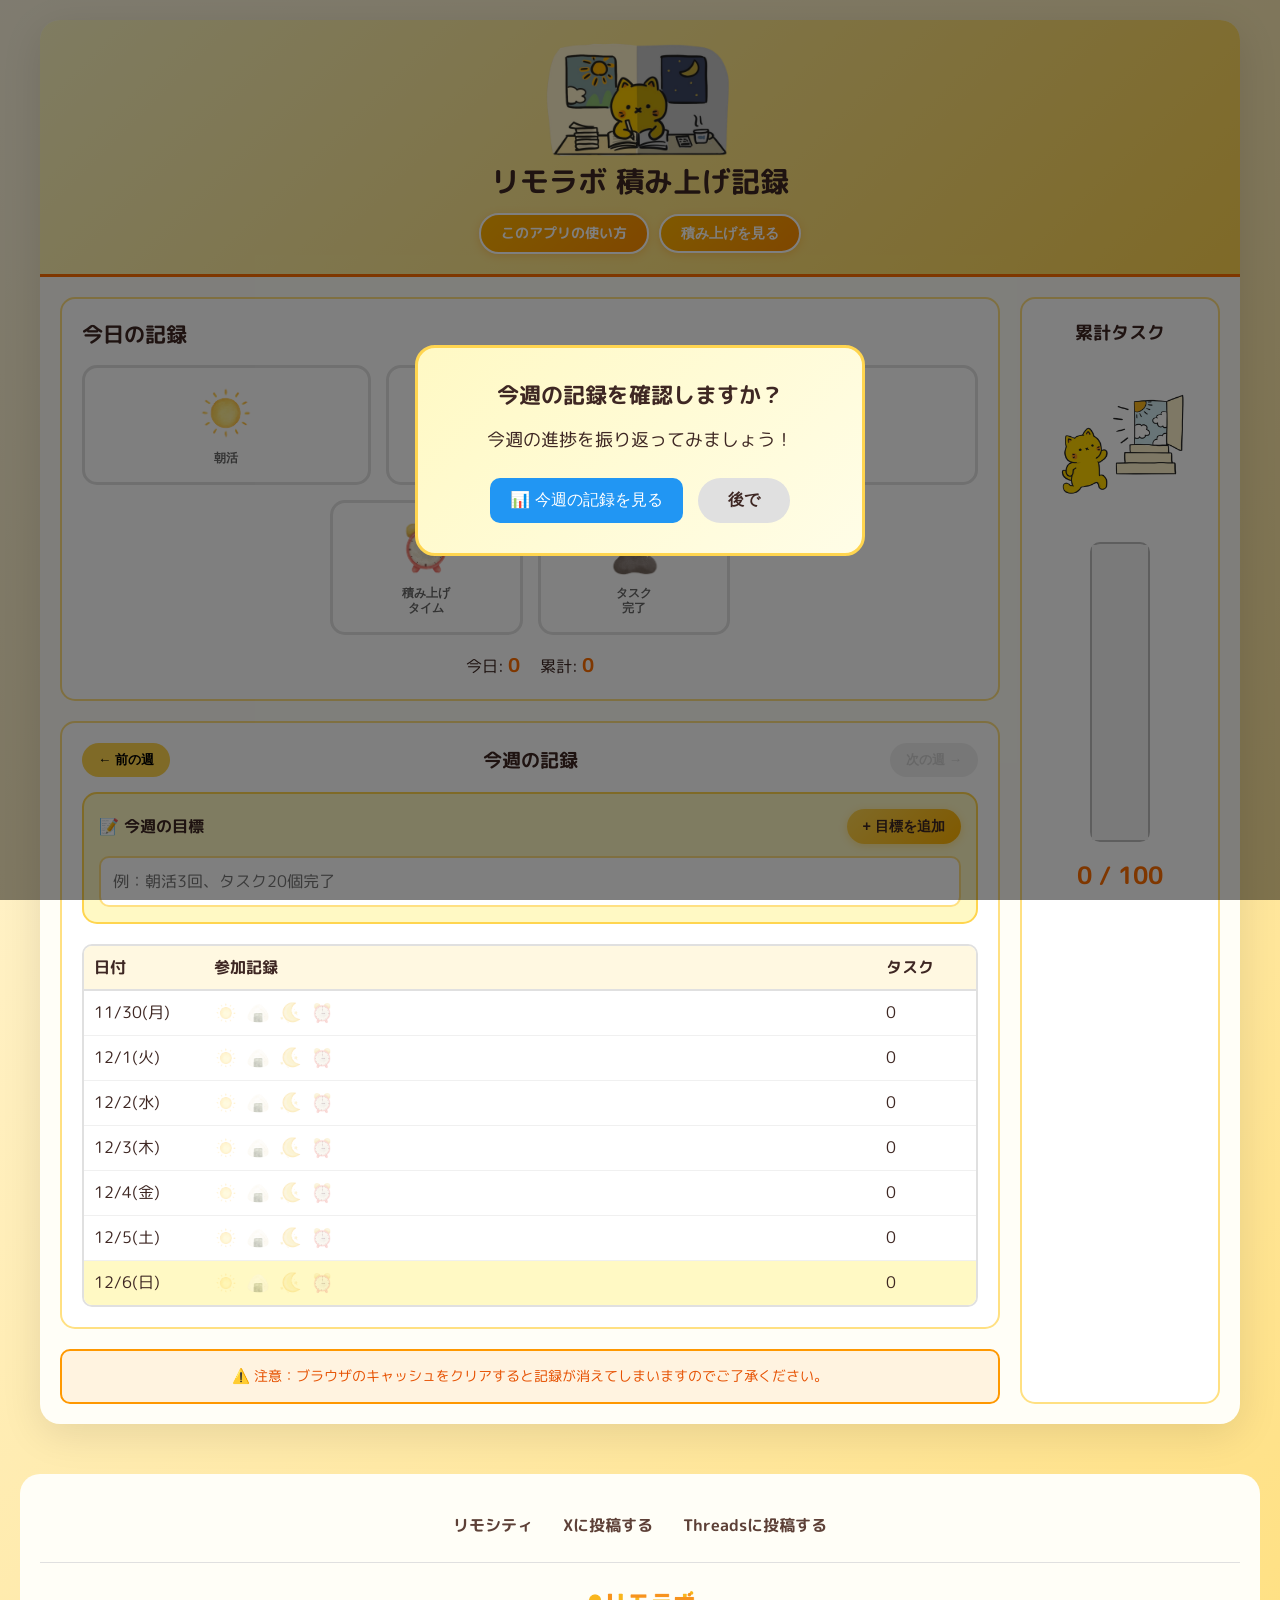
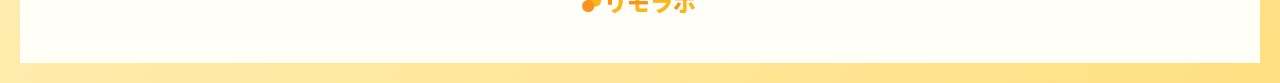
==== index.html @ a64af768 "feat: リモにゃん画像を削除してシェアメッセージを表示 - 統計画面下部のリモにゃん画像を削除 - シェアメッセージのみを表示（スペース節約） - Service Worker キャッシュバージョ" ====
<!DOCTYPE html>
<html lang="ja">
<head>
    <meta charset="UTF-8">
    <meta name="viewport" content="width=device-width, initial-scale=1.0">
    <title>リモラボ_積み上げアプリ</title>

    <!-- PWA設定 -->
    <link rel="manifest" href="manifest.json">
    <link rel="icon" href="assets/remonyan.png">
    <meta name="theme-color" content="#ffd54f">
    <meta name="apple-mobile-web-app-capable" content="yes">
    <meta name="apple-mobile-web-app-status-bar-style" content="default">
    <meta name="apple-mobile-web-app-title" content="積み上げ">
    <link rel="apple-touch-icon" href="assets/remonyan.png">

    <!-- Google Fonts -->
    <link rel="preconnect" href="https://fonts.googleapis.com">
    <link rel="preconnect" href="https://fonts.gstatic.com" crossorigin>
    <link href="https://fonts.googleapis.com/css2?family=M+PLUS+Rounded+1c:wght@400;700;800&display=swap" rel="stylesheet">

    <link rel="stylesheet" href="styles.css">
</head>
<body>
    <div class="container">
        <!-- ヘッダー -->
        <header>
            <div class="header-content">
                <img src="assets/tsumitage-v2.png" alt="積み上げ" class="header-logo">
                <h1>リモラボ 積み上げ記録</h1>
            </div>
            <nav class="header-nav">
                <a href="about.html" class="nav-link">このアプリの使い方</a>
                <button id="statsBtn" class="stats-btn">積み上げを見る</button>
            </nav>
        </header>

        <div class="main-layout">
            <!-- メインコンテンツ -->
            <main>
                <!-- 今日の操作パネル -->
                <section class="today-panel">
                    <h2>今日の記録</h2>

                    <!-- 参加スタンプ（上段3つ） -->
                    <div class="stamps-container-top">
                        <button class="stamp-btn" data-type="morning">
                            <img src="assets/morning.png" alt="朝活" class="stamp-icon">
                            <span class="stamp-label">朝活</span>
                            <div class="hanamaru"></div>
                        </button>
                        <button class="stamp-btn" data-type="lunch">
                            <img src="assets/lunch.png" alt="昼活" class="stamp-icon">
                            <span class="stamp-label">昼活</span>
                            <div class="hanamaru"></div>
                        </button>
                        <button class="stamp-btn" data-type="night">
                            <img src="assets/night.png" alt="夜活" class="stamp-icon">
                            <span class="stamp-label">夜活</span>
                            <div class="hanamaru"></div>
                        </button>
                    </div>

                    <!-- 積み上げ・タスク完了（下段2つ） -->
                    <div class="stamps-container-bottom">
                        <button class="stamp-btn" data-type="tsumitage">
                            <img src="assets/tsumitage.png" alt="積み上げタイム" class="stamp-icon">
                            <span class="stamp-label">積み上げ<br>タイム</span>
                            <div class="hanamaru"></div>
                        </button>
                        <button class="stamp-btn" id="taskCompleteBtn" data-type="task">
                            <img src="assets/nikukyu.png" alt="タスク完了" class="stamp-icon">
                            <span class="stamp-label">タスク<br>完了</span>
                            <div class="hanamaru"></div>
                        </button>
                    </div>

                    <!-- タスクカウント・連続記録バッジ -->
                    <div class="task-info">
                        <div class="task-count">
                            <span>今日: <strong id="todayCount">0</strong></span>
                            <span>累計: <strong id="totalCount">0</strong></span>
                        </div>
                        <div class="streak-badge" id="streakBadge" style="display: none;">
                            🔥 <span id="streakCount">0</span>日連続
                        </div>
                    </div>
                </section>

                <!-- 週ログ -->
                <section class="week-log">
                    <div class="week-nav">
                        <button id="prevWeekBtn">← 前の週</button>
                        <h2 id="weekTitle">今週の記録</h2>
                        <button id="nextWeekBtn">次の週 →</button>
                    </div>

                    <!-- 今週の目標 -->
                    <div class="weekly-goal">
                        <div class="goal-header">
                            <label>📝 今週の目標</label>
                            <button id="addGoalBtn" class="add-goal-btn">+ 目標を追加</button>
                        </div>
                        <div id="goalsContainer" class="goals-container">
                            <!-- JavaScriptで生成 -->
                        </div>
                    </div>

                    <div class="week-table">
                        <div class="week-header">
                            <div>日付</div>
                            <div>参加記録</div>
                            <div>タスク</div>
                        </div>
                        <div id="weekRows" class="week-body">
                            <!-- JavaScriptで生成 -->
                        </div>
                    </div>
                </section>

                <!-- 注意書き -->
                <div class="notice">
                    ⚠️ 注意：ブラウザのキャッシュをクリアすると記録が消えてしまいますのでご了承ください。
                </div>
            </main>

            <!-- リモにゃん成長パネル -->
            <aside class="remonyan-panel">
                <h3>累計タスク</h3>
                <div class="remonyan-container">
                    <img id="remonyanImage" src="assets/remonyan-1.png" alt="リモにゃん" class="remonyan-growth">
                </div>
                <div class="monasashi-bar" id="monasashiBar">
                    <!-- JavaScriptで生成 -->
                </div>
                <div class="remonyan-count">
                    <span id="remonyanTotalCount">0</span> / 100
                </div>
            </aside>
        </div>
    </div>

    <!-- フッター -->
    <footer>
        <div class="footer-links">
            <a href="https://remolabo.commmune.com/view/home" target="_blank">リモシティ</a>
            <a href="https://twitter.com/intent/tweet?text=リモラボ積み上げアプリで記録中🎉" target="_blank">Xに投稿する</a>
            <a href="https://threads.net/intent/post?text=リモラボ積み上げアプリで記録中🎉" target="_blank">Threadsに投稿する</a>
        </div>
        <div class="footer-credit">
            <img src="assets/logo.png" alt="株式会社リモラボ" class="footer-logo">
        </div>
    </footer>

    <!-- お祝い画面 -->
    <div id="celebrationModal" class="modal celebration">
        <div class="modal-content celebration-content">
            <button class="close-btn celebration-close">&times;</button>

            <div class="celebration-circle">
                <canvas id="celebrationCanvas" width="300" height="300"></canvas>
                <img src="assets/remonyan.png" alt="リモにゃん" class="celebration-logo">
            </div>

            <h2 class="celebration-title" id="celebrationTitle">100回達成！</h2>
            <p class="celebration-message" id="celebrationMessage">おめでとうにゃ🎉<br>コツコツ積み上げ、すごいにゃ！</p>

            <div class="celebration-buttons">
                <button id="shareThreadsBtn" class="btn-social threads">Threads共有</button>
                <button id="shareXBtn" class="btn-social x">X共有</button>
            </div>
        </div>
        <div class="confetti" id="confetti"></div>
    </div>

    <!-- 週間サマリー確認ポップアップ -->
    <div id="summaryPrompt" class="modal" style="display: none;">
        <div class="modal-content prompt-content">
            <h3 id="promptTitle">今週の記録を確認しますか？</h3>
            <p id="promptMessage"></p>
            <div class="prompt-buttons">
                <button id="viewSummaryBtn" class="btn-primary">📊 今週の記録を見る</button>
                <button id="skipSummaryBtn" class="btn-secondary">後で</button>
            </div>
        </div>
    </div>

    <!-- 週間サマリー画面 -->
    <div id="weeklySummaryModal" class="modal" style="display: none;">
        <div class="modal-content summary-content">
            <button class="close-btn">&times;</button>

            <div class="summary-header">
                <img src="assets/remonyan.png" alt="リモにゃん" class="summary-logo">
                <h2 id="summaryWeekTitle">今週の記録</h2>
                <p id="summaryWeekDate" class="summary-date"></p>
            </div>

            <div class="summary-stats">
                <div class="stat-item highlight">
                    <div class="stat-label">今週のタスク</div>
                    <div class="stat-value" id="weekTasks">0個</div>
                </div>
                <div class="stat-item">
                    <div class="stat-label">累計タスク</div>
                    <div class="stat-value" id="totalTasks">0個</div>
                </div>
                <div class="stat-item">
                    <div class="stat-label">連続記録</div>
                    <div class="stat-value" id="streakDays">0日</div>
                </div>
            </div>

            <div class="summary-graph">
                <h3>📊 日別タスク数</h3>
                <canvas id="weeklyChart" width="400" height="120"></canvas>
            </div>

            <div class="summary-stamps">
                <h3>⭐ 参加記録</h3>
                <div class="stamp-summary">
                    <div class="stamp-count">☀️ 朝活: <strong id="morningCount">0</strong>回</div>
                    <div class="stamp-count">🍙 昼活: <strong id="lunchCount">0</strong>回</div>
                    <div class="stamp-count">⭐ 夜活: <strong id="nightCount">0</strong>回</div>
                    <div class="stamp-count">💪 積み上げ: <strong id="tsumitageCount">0</strong>回</div>
                </div>
            </div>

            <div class="summary-goals" id="summaryGoals">
                <!-- JavaScriptで生成 -->
            </div>

            <div class="summary-share">
                <p class="share-message">📸 スクショを撮ってSNSでシェアしよう！</p>
                <p class="hashtag-text">#リモラボ</p>
                <div class="summary-buttons">
                    <button id="shareThreadsSummaryBtn" class="btn-social threads">Threads共有</button>
                    <button id="shareXSummaryBtn" class="btn-social x">X共有</button>
                </div>
            </div>
        </div>
    </div>

    <!-- 積み上げ統計画面 -->
    <div id="statsModal" class="modal" style="display: none;">
        <div class="modal-content stats-content">
            <button class="close-btn">&times;</button>

            <div class="stats-header">
                <img src="assets/remo-pdca.png" alt="リモPDCA" class="stats-logo">
                <h2>あなたの積み上げ記録</h2>
            </div>

            <!-- 累計統計 -->
            <div class="stats-summary">
                <div class="stat-card">
                    <div class="stat-icon">📊</div>
                    <div class="stat-info">
                        <div class="stat-label">総タスク数</div>
                        <div class="stat-number" id="totalTasksStats">0</div>
                    </div>
                </div>
                <div class="stat-card">
                    <div class="stat-icon">🔥</div>
                    <div class="stat-info">
                        <div class="stat-label">最長連続記録</div>
                        <div class="stat-number" id="maxStreakStats">0日</div>
                    </div>
                </div>
                <div class="stat-card">
                    <div class="stat-icon">📅</div>
                    <div class="stat-info">
                        <div class="stat-label">平均タスク数/日</div>
                        <div class="stat-number" id="avgTasksStats">0</div>
                    </div>
                </div>
                <div class="stat-card">
                    <div class="stat-icon">⭐</div>
                    <div class="stat-info">
                        <div class="stat-label">総参加回数</div>
                        <div class="stat-number" id="totalStampsStats">0回</div>
                    </div>
                </div>
            </div>

            <!-- 実績コレクション -->
            <div class="achievements-section">
                <h3>🏆 実績コレクション</h3>
                <div id="achievementsContainer" class="achievements-container">
                    <!-- JavaScriptで生成 -->
                </div>
            </div>

            <!-- シェアメッセージ -->
            <div class="stats-share-message">
                <p class="share-message">📸 スクショを撮ってSNSでシェアしよう！</p>
                <p class="hashtag-text">#リモラボ</p>
            </div>
        </div>
    </div>

    <script src="app.v2.js"></script>
</body>
</html>
---- styles.css ----
/* リセット */
* {
    margin: 0;
    padding: 0;
    box-sizing: border-box;
}

/* カラースキーム（ライトモード） */

/* モバイル最適化 */
button {
    touch-action: manipulation; /* タップ時の300msディレイを削減 */
    -webkit-tap-highlight-color: rgba(255, 213, 79, 0.3); /* タップ時のハイライト色 */
}

body {
    font-family: 'M PLUS Rounded 1c', 'Segoe UI', 'Hiragino Sans', 'Hiragino Kaku Gothic ProN', Meiryo, sans-serif;
    background: linear-gradient(135deg, #fff8e1 0%, #ffe082 100%);
    color: #3e2723;
    min-height: 100vh;
    padding: 20px;
    /* スクロール時のパフォーマンス向上 */
    -webkit-overflow-scrolling: touch;
}

.container {
    max-width: 1200px;
    margin: 0 auto;
    background: #fffef7;
    border-radius: 20px;
    box-shadow: 0 10px 40px rgba(0, 0, 0, 0.1);
    overflow: hidden;
}

/* ヘッダー */
header {
    background: linear-gradient(135deg, #fff9c4 0%, #ffd54f 100%);
    padding: 20px;
    border-bottom: 3px solid #ff6f00;
}

.header-content {
    display: flex;
    flex-direction: column;
    align-items: center;
    gap: 0;
    text-align: center;
}

.header-logo {
    width: 200px;
    height: auto;
}

header h1 {
    color: #3e2723;
    font-size: 1.8em;
    font-weight: bold;
    margin: 0;
}

.header-nav {
    display: flex;
    justify-content: center;
    align-items: center;
    gap: 10px;
    padding: 10px 0 0 0;
}

.nav-link {
    background: linear-gradient(135deg, #ffb300 0%, #ff8f00 100%);
    color: white;
    text-decoration: none;
    padding: 8px 20px;
    border-radius: 20px;
    border: 2px solid white;
    font-weight: bold;
    font-size: 0.9em;
    transition: all 0.2s;
    box-shadow: 0 2px 8px rgba(255, 143, 0, 0.3);
}

.nav-link:hover {
    transform: translateY(-2px);
    box-shadow: 0 4px 10px rgba(255, 213, 79, 0.3);
}


.icon-btn {
    background: white;
    transition: background 0.3s ease;
    border: none;
    border-radius: 50%;
    width: 40px;
    height: 40px;
    font-size: 1.5em;
    cursor: pointer;
    transition: transform 0.2s;
}

.icon-btn:hover {
    transform: scale(1.1);
}

/* メインレイアウト */
.main-layout {
    display: flex;
    gap: 20px;
    padding: 20px;
}

main {
    flex: 1;
}

/* 今日の操作パネル */
.today-panel {
    background: white;
    transition: background 0.3s ease;
    border: 2px solid #ffe082;
    transition: border-color 0.3s ease;
    border-radius: 15px;
    padding: 20px;
    margin-bottom: 20px;
}

.today-panel h2 {
    color: #3e2723;
    margin-bottom: 15px;
    font-size: 1.3em;
}

/* 参加スタンプ（上段3つ） */
.stamps-container-top {
    display: grid;
    grid-template-columns: repeat(3, 1fr);
    gap: 15px;
    margin-bottom: 15px;
}

/* 積み上げ・タスク完了（下段2つ） */
.stamps-container-bottom {
    display: grid;
    grid-template-columns: repeat(2, 1fr);
    gap: 15px;
    max-width: 400px;
    margin: 0 auto;
    margin-bottom: 15px;
}

.stamp-btn {
    position: relative;
    background: white;
    transition: background 0.3s ease;
    border: 3px solid #e0e0e0;
    border-radius: 15px;
    padding: 15px;
    cursor: pointer;
    transition: all 0.3s;
    display: flex;
    flex-direction: column;
    align-items: center;
    gap: 8px;
}

.stamp-btn:hover {
    transform: translateY(-5px);
    box-shadow: 0 5px 15px rgba(0,0,0,0.1);
}

.stamp-icon {
    width: 60px;
    height: 60px;
    object-fit: contain;
}

.stamp-label {
    font-size: 0.9em;
    color: #666;
    font-weight: bold;
    line-height: 1.3;
    text-align: center;
}

/* 花丸エフェクト（手書き風） */
.hanamaru {
    position: absolute;
    top: 50%;
    left: 50%;
    transform: translate(-50%, -50%);
    width: 90px;
    height: 90px;
    opacity: 0;
    pointer-events: none;
    background-image: url('assets/hanamaru.png');
    background-size: contain;
    background-repeat: no-repeat;
    background-position: center;
}

.stamp-btn.active .hanamaru {
    opacity: 0.8;
}

/* 押した瞬間のアニメーション（1回だけ） */
.hanamaru.animate {
    animation: hanamaru-draw 0.6s ease-out;
}

@keyframes hanamaru-draw {
    0% {
        opacity: 0;
        transform: translate(-50%, -50%) scale(0.5) rotate(-10deg);
    }
    50% {
        transform: translate(-50%, -50%) scale(1.15) rotate(5deg);
    }
    100% {
        opacity: 0.8;
        transform: translate(-50%, -50%) scale(1) rotate(0deg);
    }
}

/* タスク情報（カウント・バッジ） */
.task-info {
    display: flex;
    align-items: center;
    justify-content: center;
    gap: 20px;
    flex-wrap: wrap;
    margin-top: 10px;
}

.streak-badge {
    background: linear-gradient(135deg, #ff9800 0%, #f57c00 100%);
    color: white;
    padding: 10px 20px;
    border-radius: 25px;
    font-weight: bold;
    font-size: 1.1em;
    box-shadow: 0 4px 15px rgba(255, 152, 0, 0.3);
    animation: streak-pulse 2s ease-in-out infinite;
}

@keyframes streak-pulse {
    0%, 100% {
        transform: scale(1);
        box-shadow: 0 4px 15px rgba(255, 152, 0, 0.3);
    }
    50% {
        transform: scale(1.05);
        box-shadow: 0 6px 20px rgba(255, 152, 0, 0.5);
    }
}

.task-count {
    display: flex;
    gap: 20px;
    font-size: 1em;
}

.task-count strong {
    color: #ff6f00;
    font-size: 1.2em;
}

/* 週ログ */
.week-log {
    background: white;
    transition: background 0.3s ease;
    border: 2px solid #ffe082;
    transition: border-color 0.3s ease;
    border-radius: 15px;
    padding: 20px;
    margin-bottom: 20px;
}

.week-nav {
    display: flex;
    align-items: center;
    justify-content: space-between;
    margin-bottom: 15px;
}

.week-nav button {
    background: #ffd54f;
    border: none;
    border-radius: 20px;
    padding: 8px 16px;
    cursor: pointer;
    font-weight: bold;
    transition: all 0.2s;
}

.week-nav button:hover {
    background: #ffb300;
    transform: scale(1.05);
}

.week-nav button:disabled {
    background: #e0e0e0;
    cursor: not-allowed;
    opacity: 0.5;
}

#weekTitle {
    color: #3e2723;
    font-size: 1.2em;
}

.week-table {
    border: 2px solid #e0e0e0;
    border-radius: 10px;
    overflow: hidden;
}

.week-header {
    display: grid;
    grid-template-columns: 120px 1fr 80px;
    background: #fff8e1;
    font-weight: bold;
    padding: 10px;
    border-bottom: 2px solid #e0e0e0;
}

.week-body {
    max-height: 400px;
    overflow-y: auto;
}

.week-row {
    display: grid;
    grid-template-columns: 120px 1fr 80px;
    padding: 10px;
    border-bottom: 1px solid #f0f0f0;
    align-items: center;
}

.week-row:last-child {
    border-bottom: none;
}

.week-row.today {
    background: #fff9c4;
}

.week-stamps {
    display: flex;
    gap: 8px;
}

.mini-stamp {
    width: 24px;
    height: 24px;
    object-fit: contain;
    opacity: 0.3;
    position: relative;
}

.mini-stamp.active {
    opacity: 1;
}

.mini-stamp.active::after {
    content: '';
    position: absolute;
    top: 50%;
    left: 50%;
    transform: translate(-50%, -50%);
    width: 25px;
    height: 25px;
    border: 2px solid #ff5252;
    border-radius: 50%;
}

/* リモにゃん成長パネル */
.remonyan-panel {
    width: 200px;
    background: white;
    transition: background 0.3s ease;
    border: 2px solid #ffe082;
    transition: border-color 0.3s ease;
    border-radius: 15px;
    padding: 20px;
    text-align: center;
}

.remonyan-panel h3 {
    color: #3e2723;
    margin-bottom: 15px;
    font-size: 1.1em;
}

.remonyan-container {
    margin: 20px 0;
}

.remonyan-growth {
    width: 150px;
    height: 150px;
    object-fit: contain;
    animation: remonyan-bounce 3s ease-in-out infinite;
}

@keyframes remonyan-bounce {
    0%, 100% {
        transform: translateY(0);
    }
    50% {
        transform: translateY(-10px);
    }
}

.remonyan-count {
    font-size: 1.5em;
    font-weight: bold;
    color: #ff6f00;
    margin: 15px 0 0 0;
}

/* ものさしバー */
.monasashi-bar {
    height: 300px;
    width: 60px;
    margin: 20px auto 0;
    border: 2px solid #bdbdbd;
    border-radius: 10px;
    overflow: visible;
    position: relative;
    background: #f5f5f5;
    display: flex;
    flex-direction: column-reverse;
}

.monasashi-bar .monasashi-block {
    overflow: hidden;
}

.monasashi-block {
    height: 1%;
    transition: all 0.3s;
}

.monasashi-current {
    position: absolute;
    left: 0; /* バーの左端に揃える */
    width: 100%; /* バーの幅に合わせる */
    height: 3px;
    background: #ff3333; /* 赤いライン */
    box-shadow: 0 1px 3px rgba(255, 51, 51, 0.5);
    z-index: 10;
    pointer-events: none;
}

/* 数字は非表示 */
.monasashi-number {
    display: none;
}

/* 今週の目標 */
.weekly-goal {
    background: #fff9c4;
    border: 2px solid #ffd54f;
    border-radius: 15px;
    padding: 15px;
    margin-bottom: 20px;
}

.goal-header {
    display: flex;
    justify-content: space-between;
    align-items: center;
    margin-bottom: 12px;
}

.goal-header label {
    font-weight: bold;
    color: #3e2723;
    margin: 0;
}

.add-goal-btn {
    background: linear-gradient(135deg, #ffd54f 0%, #ffb300 100%);
    color: #3e2723;
    border: none;
    padding: 8px 16px;
    border-radius: 20px;
    font-size: 0.9em;
    font-weight: bold;
    cursor: pointer;
    transition: all 0.3s;
    box-shadow: 0 2px 8px rgba(255, 179, 0, 0.3);
}

.add-goal-btn:hover {
    transform: translateY(-2px);
    box-shadow: 0 4px 12px rgba(255, 179, 0, 0.4);
}

.add-goal-btn:active {
    transform: translateY(0);
}

.add-goal-btn:disabled {
    opacity: 0.5;
    cursor: not-allowed;
}

.goals-container {
    display: flex;
    flex-direction: column;
    gap: 10px;
}

.goal-item {
    display: flex;
    flex-direction: column;
    gap: 8px;
}

.goal-item > div:first-child {
    display: flex;
    gap: 8px;
    align-items: center;
}

.goal-item input {
    flex: 1;
    padding: 12px;
    border: 2px solid #ffe082;
    transition: border-color 0.3s ease;
    border-radius: 10px;
    font-size: 1em;
    font-family: 'M PLUS Rounded 1c', sans-serif;
    transition: border-color 0.2s;
}

.goal-item input:focus {
    outline: none;
    border-color: #ffb300;
}

.remove-goal-btn {
    background: #ff5252;
    color: white;
    border: none;
    width: 32px;
    height: 32px;
    border-radius: 50%;
    font-size: 1.2em;
    cursor: pointer;
    transition: all 0.3s;
    flex-shrink: 0;
}

.remove-goal-btn:hover {
    background: #d32f2f;
    transform: scale(1.1);
}

.remove-goal-btn:active {
    transform: scale(0.95);
}

/* 目標達成率 */
.goal-progress {
    width: 100%;
    display: flex;
    flex-direction: column;
    gap: 5px;
}

.goal-progress-bar {
    width: 100%;
    height: 20px;
    background: #f5f5f5;
    border-radius: 10px;
    overflow: hidden;
    border: 1px solid #ffe082;
}

.goal-progress-fill {
    height: 100%;
    background: linear-gradient(135deg, #ffd54f 0%, #ffb300 100%);
    transition: width 0.3s ease;
    border-radius: 10px;
}

.goal-progress-fill.completed {
    background: linear-gradient(135deg, #4caf50 0%, #66bb6a 100%);
}

.goal-progress-text {
    font-size: 0.85em;
    color: #8d6e63;
    text-align: right;
}

/* 注意書き */
.notice {
    background: #fff3e0;
    border: 2px solid #ff9800;
    border-radius: 10px;
    padding: 15px;
    font-size: 0.9em;
    color: #e65100;
    text-align: center;
}

/* モーダル */
.modal {
    display: none;
    position: fixed;
    top: 0;
    left: 0;
    width: 100%;
    height: 100%;
    background: rgba(0,0,0,0.5);
    z-index: 1000;
    align-items: center;
    justify-content: center;
}

.modal.show {
    display: flex;
}

.modal-content {
    background: white;
    transition: background 0.3s ease;
    border-radius: 20px;
    padding: 30px;
    max-width: 500px;
    width: 90%;
    max-height: 80vh;
    overflow-y: auto;
    position: relative;
}

.modal-header {
    display: flex;
    justify-content: space-between;
    align-items: center;
    margin-bottom: 20px;
}

.close-btn {
    background: none;
    border: none;
    font-size: 2em;
    cursor: pointer;
    color: #999;
    transition: color 0.2s;
}

.close-btn:hover {
    color: #333;
}

.settings-section {
    display: flex;
    flex-direction: column;
    gap: 15px;
}

.btn-primary {
    background: #2196f3;
    color: white;
    border: none;
    border-radius: 10px;
    padding: 12px 20px;
    font-size: 1em;
    cursor: pointer;
    transition: all 0.2s;
}

.btn-primary:hover {
    background: #1976d2;
    transform: translateY(-2px);
}

.btn-danger {
    background: #f44336;
    color: white;
    border: none;
    border-radius: 10px;
    padding: 12px 20px;
    font-size: 1em;
    cursor: pointer;
    transition: all 0.2s;
}

.btn-danger:hover {
    background: #d32f2f;
    transform: translateY(-2px);
}

/* お祝い画面 */
.celebration {
    background: rgba(0,0,0,0.8);
}

.celebration-content {
    max-width: 600px;
    text-align: center;
}

.celebration-circle {
    position: relative;
    width: 300px;
    height: 300px;
    margin: 20px auto;
}

#celebrationCanvas {
    position: absolute;
    top: 0;
    left: 0;
}

.celebration-logo {
    position: absolute;
    top: 50%;
    left: 50%;
    transform: translate(-50%, -50%);
    width: 150px;
    height: 150px;
    border-radius: 50%;
    animation: celebration-spin 2s ease-in-out;
}

@keyframes celebration-spin {
    0% { transform: translate(-50%, -50%) rotate(0deg) scale(0.5); opacity: 0; }
    50% { transform: translate(-50%, -50%) rotate(180deg) scale(1.2); }
    100% { transform: translate(-50%, -50%) rotate(360deg) scale(1); opacity: 1; }
}

.celebration-title {
    font-size: 2.5em;
    color: #ff6f00;
    margin: 20px 0;
    animation: celebration-bounce 1s ease-in-out;
}

@keyframes celebration-bounce {
    0%, 100% { transform: translateY(0); }
    50% { transform: translateY(-20px); }
}

.celebration-message {
    font-size: 1.3em;
    color: #3e2723;
    margin: 20px 0;
    line-height: 1.6;
}

.celebration-buttons {
    display: grid;
    grid-template-columns: 1fr 1fr;
    gap: 10px;
    margin-top: 30px;
}

.celebration-buttons .btn-primary {
    grid-column: 1 / -1;
}

.btn-social {
    color: white;
    border: none;
    border-radius: 10px;
    padding: 12px 20px;
    font-size: 1em;
    cursor: pointer;
    transition: all 0.2s;
}

.btn-social.threads {
    background: #000000;
}

.btn-social.x {
    background: #1da1f2;
}

.btn-social.line {
    background: #00b900;
}

.btn-social:hover {
    transform: translateY(-2px);
    filter: brightness(1.1);
}

/* 紙吹雪 */
.confetti {
    position: absolute;
    top: 0;
    left: 0;
    width: 100%;
    height: 100%;
    pointer-events: none;
    overflow: hidden;
}

.confetti-piece {
    position: absolute;
    width: 10px;
    height: 10px;
    background: #ffd54f;
    top: -10px;
    animation: confetti-fall 3s linear;
}

@keyframes confetti-fall {
    to {
        transform: translateY(100vh) rotate(360deg);
        opacity: 0;
    }
}

/* タスク完了メッセージ */
.task-message {
    position: fixed;
    top: 50%;
    left: 50%;
    transform: translate(-50%, -50%) scale(0.8);
    background: linear-gradient(135deg, #ffd54f 0%, #ffb300 100%);
    color: #3e2723;
    padding: 20px 40px;
    border-radius: 30px;
    font-size: 1.5em;
    font-weight: bold;
    box-shadow: 0 10px 30px rgba(255, 152, 0, 0.4);
    z-index: 2000;
    opacity: 0;
    pointer-events: none;
    transition: all 0.3s ease;
}

.task-message.show {
    opacity: 1;
    transform: translate(-50%, -50%) scale(1);
}

/* フッター */
footer {
    background: #fffef7;
    color: #3e2723;
    padding: 40px 20px;
    text-align: center;
    margin-top: 50px;
    border-radius: 20px 20px 0 0;
}

.footer-links {
    display: flex;
    justify-content: center;
    gap: 30px;
    margin-bottom: 25px;
    flex-wrap: wrap;
}

.footer-links a {
    color: #5d4037;
    text-decoration: none;
    font-weight: bold;
    transition: all 0.2s;
}

.footer-links a:hover {
    color: #ffd54f;
}

.footer-credit {
    font-size: 0.9em;
    color: #8d6e63;
    padding-top: 20px;
    border-top: 1px solid #e0e0e0;
}

.footer-logo {
    height: 40px;
    width: auto;
    display: block;
    margin: 0 auto;
}

/* 週間サマリー確認ポップアップ */
.prompt-content {
    max-width: 450px;
    background: linear-gradient(135deg, #fff9c4 0%, #fffde7 100%);
    border: 3px solid #ffd54f;
    text-align: center;
    padding: 30px;
}

.prompt-content h3 {
    color: #3e2723;
    font-size: 1.4em;
    margin-bottom: 15px;
}

.prompt-content p {
    color: #3e2723;
    margin-bottom: 25px;
    font-size: 1.1em;
}

.prompt-buttons {
    display: flex;
    gap: 15px;
    justify-content: center;
    flex-wrap: wrap;
}

.btn-secondary {
    background: #e0e0e0;
    color: #3e2723;
    border: none;
    padding: 12px 30px;
    border-radius: 25px;
    font-size: 1em;
    font-weight: bold;
    cursor: pointer;
    transition: all 0.3s;
}

.btn-secondary:hover {
    background: #bdbdbd;
    transform: translateY(-2px);
}

/* 週間サマリー画面 */
.summary-content {
    max-width: 600px;
    background: linear-gradient(135deg, #fff9c4 0%, #fffde7 100%);
    border: 3px solid #ffd54f;
    max-height: none; /* スクショしやすいように高さ制限なし */
    overflow-y: visible;
}

.summary-header {
    text-align: center;
    margin-bottom: 15px;
    padding-bottom: 15px;
    border-bottom: 2px solid #ffd54f;
}

.summary-logo {
    width: 80px;
    height: 80px;
    margin-bottom: 10px;
}

.summary-header h2 {
    color: #ff6f00;
    font-size: 1.8em;
    margin-bottom: 5px;
}

.summary-date {
    color: #3e2723;
    font-size: 1em;
}

.summary-stats {
    display: grid;
    grid-template-columns: repeat(3, 1fr);
    gap: 10px;
    margin-bottom: 10px;
}

.stat-item {
    background: white;
    transition: background 0.3s ease;
    padding: 15px;
    border-radius: 15px;
    text-align: center;
    border: 2px solid #ffe082;
    transition: border-color 0.3s ease;
}

.stat-item.highlight {
    background: linear-gradient(135deg, #ffd54f 0%, #ffb300 100%);
    border-color: #ff6f00;
}

.stat-label {
    font-size: 0.9em;
    color: #3e2723;
    margin-bottom: 5px;
}

.stat-value {
    font-size: 1.8em;
    font-weight: bold;
    color: #ff6f00;
}

.summary-graph {
    background: white;
    transition: background 0.3s ease;
    padding: 10px;
    border-radius: 15px;
    margin-bottom: 10px;
    border: 2px solid #ffe082;
    transition: border-color 0.3s ease;
}

.summary-graph h3 {
    color: #3e2723;
    font-size: 1.2em;
    margin-bottom: 10px;
}

.summary-stamps {
    background: white;
    transition: background 0.3s ease;
    padding: 10px;
    border-radius: 15px;
    margin-bottom: 10px;
    border: 2px solid #ffe082;
    transition: border-color 0.3s ease;
}

.summary-stamps h3 {
    color: #3e2723;
    font-size: 1.2em;
    margin-bottom: 10px;
}

.stamp-summary {
    display: grid;
    grid-template-columns: repeat(2, 1fr);
    gap: 10px;
}

.stamp-count {
    color: #3e2723;
    font-size: 1em;
}

.stamp-count strong {
    color: #ff6f00;
    font-size: 1.2em;
}

.summary-goals {
    background: white;
    transition: background 0.3s ease;
    padding: 15px;
    border-radius: 15px;
    margin-bottom: 15px;
    border: 2px solid #ffe082;
    transition: border-color 0.3s ease;
}

.summary-goals h3 {
    color: #3e2723;
    font-size: 1.2em;
    margin-bottom: 15px;
}

.summary-goals ul {
    list-style: none;
    padding: 0;
}

.summary-goals li {
    color: #3e2723;
    padding: 8px 0;
    border-bottom: 1px solid #ffe082;
}

.summary-goals li:last-child {
    border-bottom: none;
}

.summary-goals li::before {
    content: "✓ ";
    color: #4caf50;
    font-weight: bold;
    margin-right: 8px;
}

.summary-share {
    text-align: center;
    padding-top: 15px;
    border-top: 2px solid #ffd54f;
}

.share-message {
    color: #ff6f00;
    font-size: 1.1em;
    font-weight: bold;
    margin-bottom: 15px;
}

.hashtag-text {
    color: #ff6f00;
    font-size: 1.2em;
    font-weight: bold;
    margin: 10px 0;
}

.summary-buttons {
    display: flex;
    gap: 15px;
    justify-content: center;
    flex-wrap: wrap;
}

/* 積み上げを見るボタン */
.stats-btn {
    background: linear-gradient(135deg, #ffb300 0%, #ff8f00 100%);
    color: white;
    text-decoration: none;
    padding: 8px 20px;
    border: 2px solid white;
    border-radius: 20px;
    font-weight: bold;
    font-size: 0.9em;
    cursor: pointer;
    transition: all 0.2s;
    box-shadow: 0 2px 8px rgba(255, 143, 0, 0.3);
}

.stats-btn:hover {
    transform: translateY(-2px);
    box-shadow: 0 4px 10px rgba(255, 213, 79, 0.3);
}

/* 積み上げ統計画面 */
.stats-content {
    max-width: 700px;
    background: linear-gradient(135deg, #fff9c4 0%, #fffde7 100%);
    border: 3px solid #ffd54f;
    max-height: none;
    overflow-y: visible;
}

.stats-header {
    text-align: center;
    margin-bottom: 10px;
    padding-bottom: 8px;
    border-bottom: 2px solid #ffd54f;
}

.stats-logo {
    width: 60px;
    height: 60px;
    margin-bottom: 6px;
}

.stats-header h2 {
    color: #ff6f00;
    font-size: 1.3em;
    margin-bottom: 4px;
}

/* 累計統計カード */
.stats-summary {
    display: grid;
    grid-template-columns: repeat(2, 1fr);
    gap: 8px;
    margin-bottom: 10px;
}

.stat-card {
    background: white;
    padding: 8px;
    border-radius: 10px;
    border: 2px solid #ffe082;
    display: flex;
    align-items: center;
    gap: 6px;
    transition: all 0.3s ease;
}

.stat-card:hover {
    transform: translateY(-2px);
    box-shadow: 0 4px 10px rgba(0, 0, 0, 0.1);
}

.stat-icon {
    font-size: 1.4em;
}

.stat-info {
    flex: 1;
}

.stat-label {
    font-size: 0.8em;
    color: #8d6e63;
    margin-bottom: 2px;
}

.stat-number {
    font-size: 1.3em;
    font-weight: bold;
    color: #ff6f00;
}

/* 月間カレンダー */
.calendar-section {
    background: white;
    padding: 8px;
    border-radius: 10px;
    margin-bottom: 8px;
    border: 2px solid #ffe082;
    transition: all 0.3s ease;
}

.calendar-section h3 {
    color: #3e2723;
    font-size: 1em;
    margin-bottom: 6px;
}

.monthly-calendar {
    display: grid;
    grid-template-columns: repeat(7, 1fr);
    gap: 4px;
}

.calendar-day {
    aspect-ratio: 1;
    border-radius: 4px;
    display: flex;
    flex-direction: column;
    align-items: center;
    justify-content: center;
    font-size: 0.75em;
    font-weight: bold;
    transition: all 0.2s;
}

.calendar-day:hover {
    transform: scale(1.1);
}

.calendar-day-label {
    font-size: 0.7em;
    color: #8d6e63;
    font-weight: normal;
}

.calendar-day-number {
    font-size: 1.1em;
}

/* タスク数による色分け */
.calendar-day.level-0 {
    background: #f5f5f5;
    color: #9e9e9e;
}

.calendar-day.level-1 {
    background: #fff9c4;
    color: #3e2723;
}

.calendar-day.level-2 {
    background: #ffe082;
    color: #3e2723;
}

.calendar-day.level-3 {
    background: #ffd54f;
    color: #3e2723;
}

.calendar-day.level-4 {
    background: #ffb300;
    color: #3e2723;
}

.calendar-day.level-5 {
    background: #ff6f00;
    color: white;
}

/* 実績コレクション */
.achievements-section {
    background: white;
    padding: 8px;
    border-radius: 10px;
    margin-bottom: 8px;
    border: 2px solid #ffe082;
}

.achievements-section h3 {
    color: #3e2723;
    font-size: 1em;
    margin-bottom: 6px;
}

.achievements-container {
    display: grid;
    grid-template-columns: repeat(auto-fill, minmax(75px, 1fr));
    gap: 6px;
}

.achievement-item {
    display: flex;
    flex-direction: column;
    align-items: center;
    padding: 8px;
    background: linear-gradient(135deg, #fff9c4 0%, #fffde7 100%);
    border-radius: 6px;
    border: 2px solid #ffd54f;
    transition: all 0.2s;
}

.achievement-item:hover {
    transform: translateY(-2px);
    box-shadow: 0 4px 10px rgba(255, 213, 79, 0.3);
}

.achievement-item.locked {
    background: #f5f5f5;
    border-color: #e0e0e0;
    opacity: 0.5;
}

.achievement-icon {
    font-size: 2em;
    margin-bottom: 6px;
}

.achievement-name {
    font-size: 0.85em;
    font-weight: bold;
    color: #3e2723;
    text-align: center;
}

.stats-share-message {
    text-align: center;
    padding: 15px 10px;
    border-top: 2px solid #ffd54f;
}

/* レスポンシブ */
@media (max-width: 768px) {
    /* ボディのパディング縮小 */
    body {
        padding: 10px;
    }

    /* ヘッダータイトルのフォントサイズ縮小 */
    header h1 {
        font-size: 1.3em;
    }

    header {
        padding: 15px;
    }

    /* メインレイアウト */
    .main-layout {
        flex-direction: column;
        padding: 15px;
        gap: 15px;
    }

    /* パネルのパディング縮小 */
    .today-panel,
    .week-log {
        padding: 15px;
    }

    /* リモにゃんパネル */
    .remonyan-panel {
        width: 100%;
    }

    .remonyan-count {
        font-size: 1.2em;
    }

    .monasashi-panel {
        width: 100%;
    }

    .monasashi-bar {
        width: 100%;
        height: 60px;
        flex-direction: row;
    }

    /* スタンプを2列に */
    .stamps-container-top,
    .stamps-container-bottom {
        grid-template-columns: repeat(2, 1fr);
        gap: 10px;
    }

    /* スタンプアイコンとラベルを縮小 */
    .stamp-icon {
        width: 50px;
        height: 50px;
    }

    .stamp-label {
        font-size: 0.85em;
        line-height: 1.2;
    }

    .stamp-btn {
        padding: 12px;
    }

    /* 週ナビゲーションの調整 */
    .week-nav button {
        padding: 6px 12px;
        font-size: 0.85em;
    }

    /* 週タイトルの改行防止とサイズ調整 */
    #weekTitle {
        font-size: 1em;
        white-space: nowrap;
        overflow: hidden;
        text-overflow: ellipsis;
    }

    /* 週テーブルの調整 */
    .week-header,
    .week-row {
        grid-template-columns: 85px 1fr 65px;
        font-size: 0.85em;
        padding: 8px;
    }

    /* 今週の目標セクション */
    .weekly-goal {
        padding: 12px;
    }

    .goal-header {
        flex-direction: column;
        align-items: flex-start;
        gap: 10px;
    }

    .add-goal-btn {
        width: 100%;
        padding: 12px;
        font-size: 1em;
    }

    .goal-item input {
        padding: 12px;
        font-size: 1em;
        box-sizing: border-box;
        max-width: 100%;
    }

    /* モーダルのパディング縮小 */
    .modal-content {
        padding: 20px;
        width: 95%;
    }

    /* お祝い画面の調整 */
    .celebration-content {
        padding: 20px;
    }

    .celebration-circle {
        width: 250px;
        height: 250px;
    }

    #celebrationCanvas {
        width: 250px;
        height: 250px;
    }

    .celebration-logo {
        width: 120px;
        height: 120px;
    }

    .celebration-title {
        font-size: 2em;
    }

    .celebration-message {
        font-size: 1.1em;
    }

    .celebration-buttons {
        grid-template-columns: 1fr;
    }

    /* 週間サマリー画面 */
    .summary-content {
        padding: 8px;
    }

    .summary-header {
        margin-bottom: 4px;
        padding-bottom: 4px;
    }

    .summary-logo {
        width: 40px;
        height: 40px;
        margin-bottom: 3px;
    }

    .summary-header h2 {
        font-size: 1.1em;
        margin-bottom: 2px;
    }

    .summary-date {
        font-size: 0.75em;
    }

    .summary-stats {
        grid-template-columns: repeat(3, 1fr);
        gap: 4px;
        margin-bottom: 6px;
    }

    .stat-item {
        padding: 6px 4px;
    }

    .stat-label {
        font-size: 0.65em;
        margin-bottom: 2px;
    }

    .stat-value {
        font-size: 1.1em;
    }

    .summary-graph,
    .summary-stamps,
    .summary-goals {
        padding: 6px;
        margin-bottom: 4px;
    }

    .summary-graph h3,
    .summary-stamps h3,
    .summary-goals h3 {
        font-size: 0.8em;
        margin-bottom: 4px;
    }

    #weeklyChart {
        max-height: 100px;
    }

    .summary-share {
        padding-top: 4px;
        border-top: 1px solid #ffd54f;
    }

    .share-message {
        font-size: 0.8em;
        margin-bottom: 4px;
    }

    .hashtag-text {
        font-size: 1em;
        margin: 4px 0;
    }

    .summary-buttons {
        gap: 6px;
    }

    .summary-buttons .btn-social {
        padding: 6px 12px;
        font-size: 0.75em;
    }

    .stamp-summary {
        grid-template-columns: repeat(2, 1fr);
        gap: 4px;
    }

    .stamp-count {
        font-size: 0.75em;
    }

    .stamp-count strong {
        font-size: 0.9em;
    }

    .summary-goals li {
        padding: 3px 0;
        font-size: 0.75em;
    }

    /* フッター */
    footer {
        padding: 30px 15px;
    }

    .footer-links {
        gap: 15px;
    }

    .footer-links a {
        padding: 8px 15px;
        font-size: 0.9em;
    }

    /* 統計画面のコンパクト化（強化版） */
    .stats-header {
        margin-bottom: 8px;
    }

    .stats-header h2 {
        font-size: 1.2em;
        margin: 5px 0;
    }

    .stats-logo {
        width: 50px;
        height: 50px;
    }

    .stats-summary {
        gap: 6px;
        padding: 8px;
        margin-bottom: 8px;
    }

    .stat-card {
        padding: 6px;
    }

    .stat-icon {
        font-size: 1em;
    }

    .stat-label {
        font-size: 0.65em;
    }

    .stat-number {
        font-size: 1.1em;
    }

    .achievements-section {
        padding: 6px;
        margin-bottom: 6px;
    }

    .achievements-section h3 {
        font-size: 0.8em;
        margin-bottom: 6px;
    }

    .achievements-container {
        grid-template-columns: repeat(3, 1fr);
        gap: 4px;
    }

    .achievement-item {
        padding: 4px;
    }

    .achievement-icon {
        font-size: 1.1em;
        margin-bottom: 2px;
    }

    .achievement-name {
        font-size: 0.65em;
    }

    .stats-share-message {
        padding: 10px 8px;
    }

    .share-message {
        font-size: 0.85em;
        margin: 5px 0;
    }

    .hashtag-text {
        font-size: 0.9em;
        margin: 3px 0;
    }
}

/* 超小型デバイス（360px以下） */
@media (max-width: 360px) {
    header h1 {
        font-size: 1.1em;
    }

    .header-logo {
        width: 50px;
        height: 50px;
    }

    #weekTitle {
        font-size: 0.9em;
    }

    .week-nav button {
        padding: 5px 10px;
        font-size: 0.8em;
    }

    .week-header,
    .week-row {
        grid-template-columns: 75px 1fr 60px;
        font-size: 0.8em;
    }
}
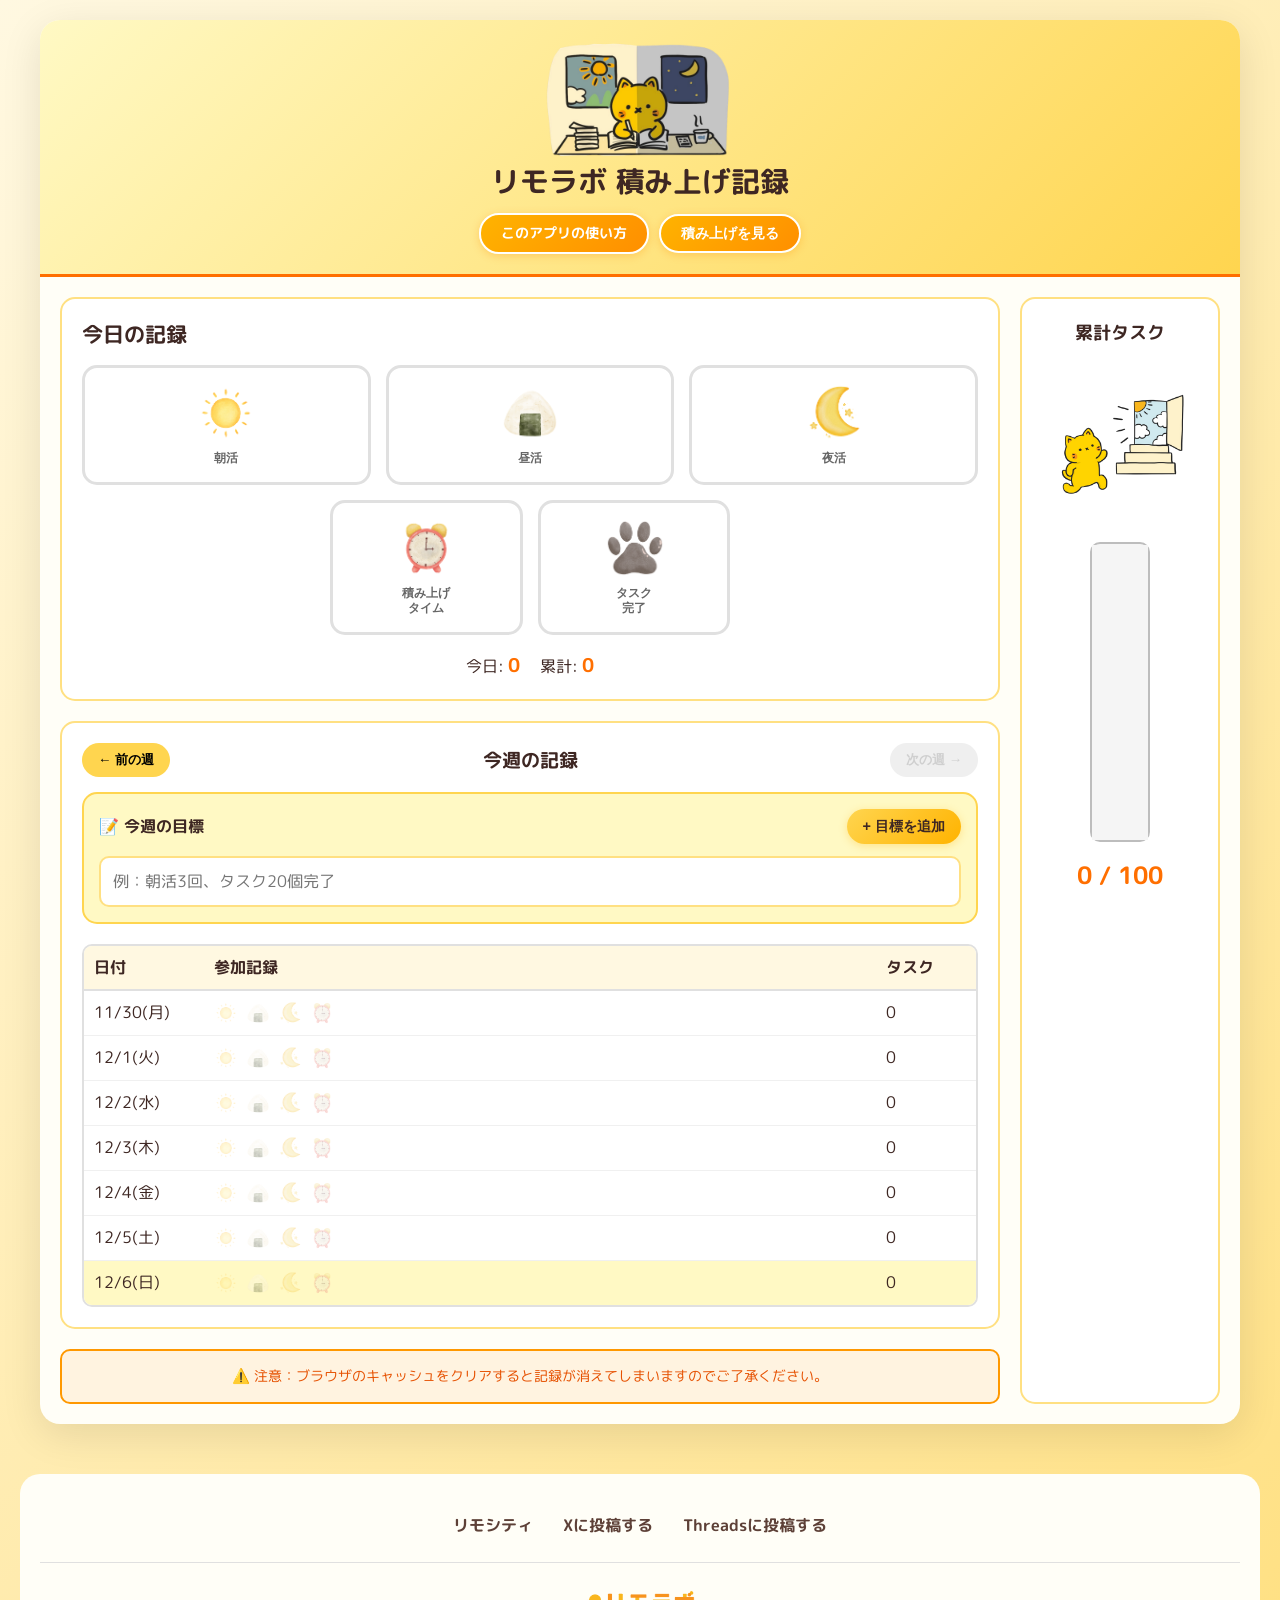
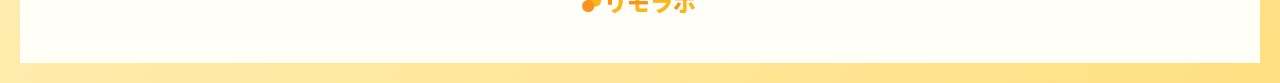
==== commit 7c94e79f: "feat: 統計画面に#リモラボをロゴ画像に変更 & 全体をコンパクト化" ====
--- a/index.html
+++ b/index.html
@@ -294,7 +294,7 @@
             <!-- シェアメッセージ -->
             <div class="stats-share-message">
                 <p class="share-message">📸 スクショを撮ってSNSでシェアしよう！</p>
-                <p class="hashtag-text">#リモラボ</p>
+                <img src="assets/logo.png" alt="株式会社リモラボ" class="stats-logo-footer">
             </div>
         </div>
     </div>
--- a/styles.css
+++ b/styles.css
@@ -1343,6 +1343,13 @@
     border-top: 2px solid #ffd54f;
 }
 
+.stats-logo-footer {
+    width: 120px;
+    height: auto;
+    margin: 10px auto;
+    display: block;
+}
+
 /* レスポンシブ */
 @media (max-width: 768px) {
     /* ボディのパディング縮小 */
@@ -1391,8 +1398,12 @@
         flex-direction: row;
     }
 
-    /* スタンプを2列に */
-    .stamps-container-top,
+    /* スタンプを上下2行に */
+    .stamps-container-top {
+        grid-template-columns: repeat(3, 1fr);
+        gap: 10px;
+    }
+
     .stamps-container-bottom {
         grid-template-columns: repeat(2, 1fr);
         gap: 10px;
@@ -1461,8 +1472,12 @@
 
     /* モーダルのパディング縮小 */
     .modal-content {
-        padding: 20px;
+        padding: 15px;
         width: 95%;
+    }
+
+    .stats-content {
+        padding: 15px;
     }
 
     /* お祝い画面の調整 */
@@ -1617,49 +1632,51 @@
 
     /* 統計画面のコンパクト化（強化版） */
     .stats-header {
-        margin-bottom: 8px;
+        margin-bottom: 6px;
+        padding-bottom: 6px;
     }
 
     .stats-header h2 {
-        font-size: 1.2em;
-        margin: 5px 0;
+        font-size: 1.1em;
+        margin: 3px 0;
     }
 
     .stats-logo {
-        width: 50px;
-        height: 50px;
+        width: 45px;
+        height: 45px;
+        margin-bottom: 3px;
     }
 
     .stats-summary {
-        gap: 6px;
-        padding: 8px;
-        margin-bottom: 8px;
+        gap: 5px;
+        padding: 0;
+        margin-bottom: 6px;
     }
 
     .stat-card {
-        padding: 6px;
+        padding: 5px;
     }
 
     .stat-icon {
+        font-size: 0.95em;
+    }
+
+    .stat-label {
+        font-size: 0.6em;
+    }
+
+    .stat-number {
         font-size: 1em;
     }
 
-    .stat-label {
-        font-size: 0.65em;
-    }
-
-    .stat-number {
-        font-size: 1.1em;
-    }
-
     .achievements-section {
-        padding: 6px;
-        margin-bottom: 6px;
+        padding: 0;
+        margin-bottom: 5px;
     }
 
     .achievements-section h3 {
-        font-size: 0.8em;
-        margin-bottom: 6px;
+        font-size: 0.75em;
+        margin-bottom: 5px;
     }
 
     .achievements-container {
@@ -1668,30 +1685,30 @@
     }
 
     .achievement-item {
-        padding: 4px;
+        padding: 3px;
     }
 
     .achievement-icon {
-        font-size: 1.1em;
-        margin-bottom: 2px;
+        font-size: 1em;
+        margin-bottom: 1px;
     }
 
     .achievement-name {
-        font-size: 0.65em;
+        font-size: 0.6em;
     }
 
     .stats-share-message {
-        padding: 10px 8px;
+        padding: 6px 8px;
     }
 
     .share-message {
-        font-size: 0.85em;
-        margin: 5px 0;
-    }
-
-    .hashtag-text {
-        font-size: 0.9em;
+        font-size: 0.8em;
         margin: 3px 0;
+    }
+
+    .stats-logo-footer {
+        width: 80px;
+        margin: 5px auto;
     }
 }
 
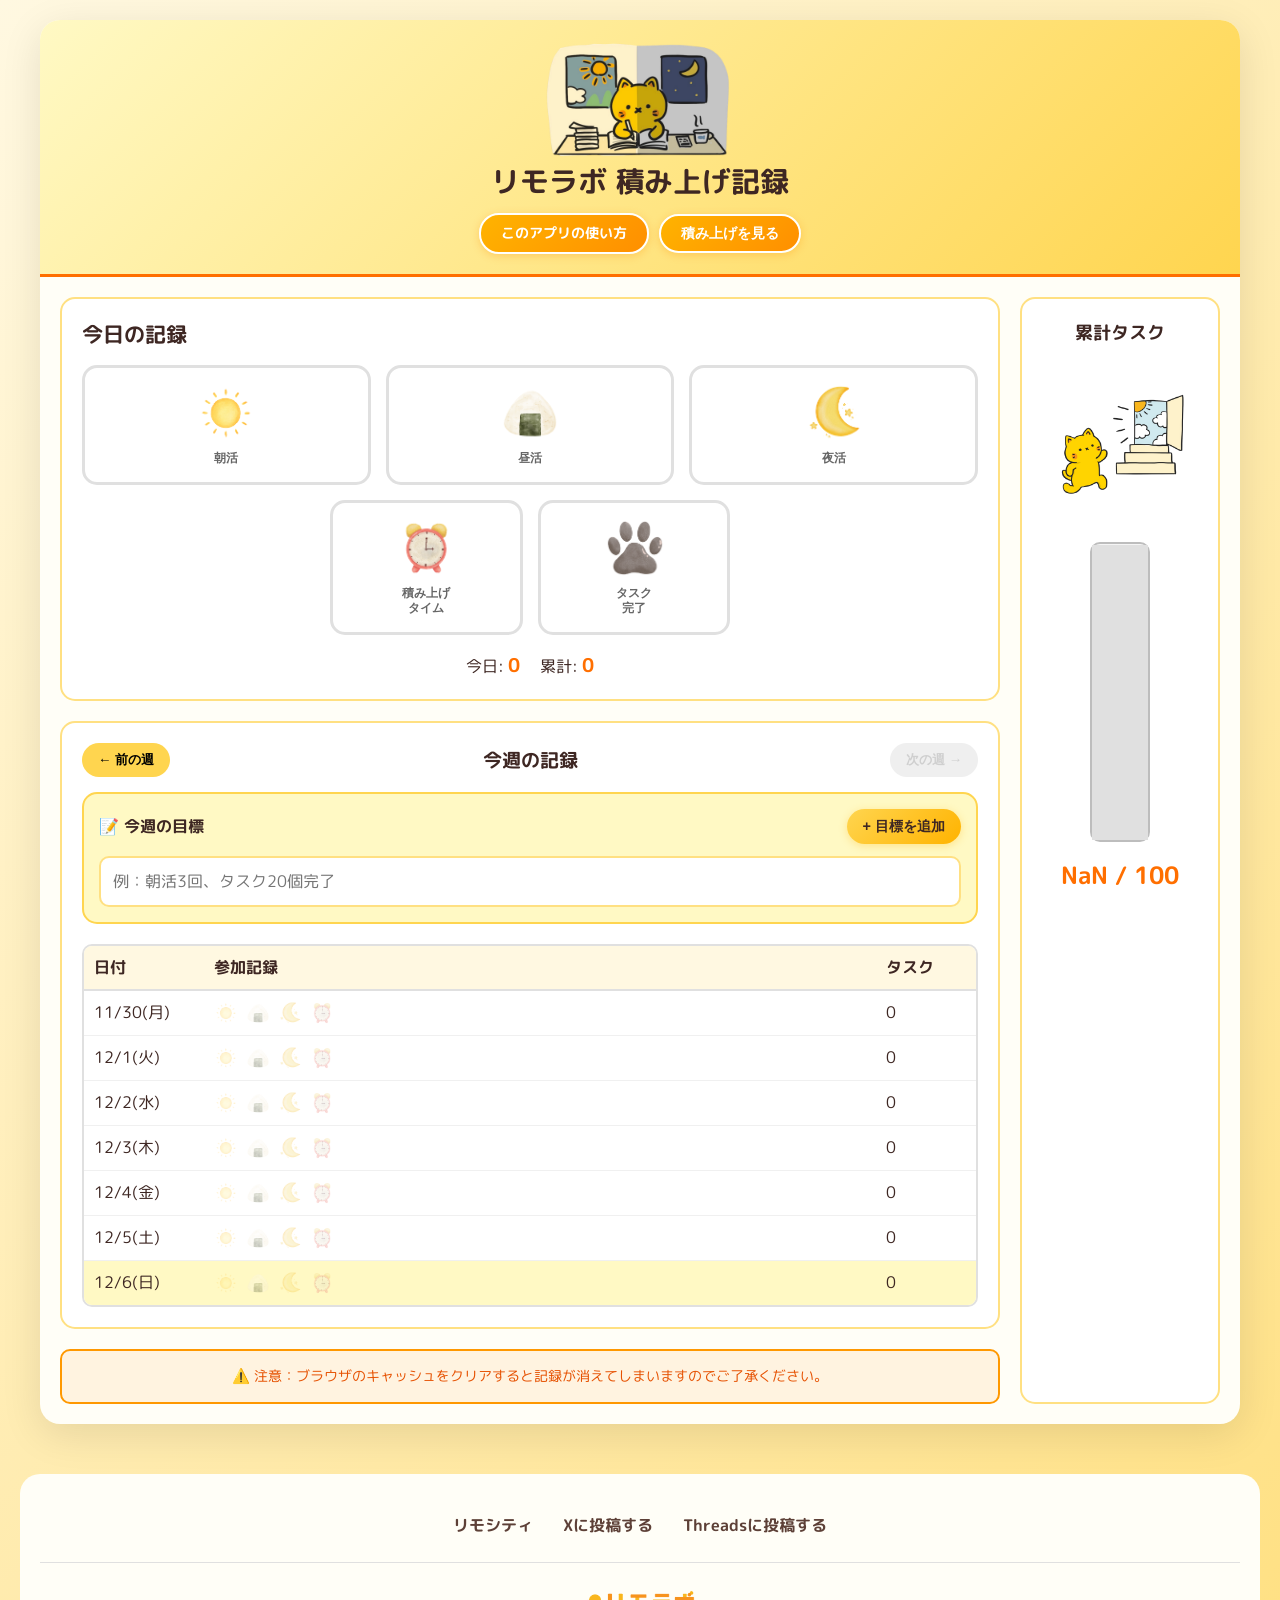
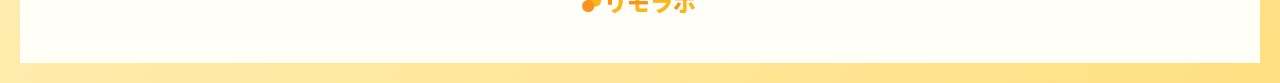
==== commit 4950c49d: "fix: データ構造の正規化とクラッシュ修正（v1.2.0） 必須実装（14項目）完了：  データ構造の改善: - getDefaultData() から不要フィールド削除（totalTasks, a" ====
--- a/index.html
+++ b/index.html
@@ -294,6 +294,10 @@
             <!-- シェアメッセージ -->
             <div class="stats-share-message">
                 <p class="share-message">📸 スクショを撮ってSNSでシェアしよう！</p>
+                <div class="summary-buttons">
+                    <button id="shareThreadsStatsBtn" class="btn-social threads">Threads共有</button>
+                    <button id="shareXStatsBtn" class="btn-social x">X共有</button>
+                </div>
                 <img src="assets/logo.png" alt="株式会社リモラボ" class="stats-logo-footer">
             </div>
         </div>
--- a/styles.css
+++ b/styles.css
@@ -1385,7 +1385,9 @@
     }
 
     .remonyan-count {
-        font-size: 1.2em;
+        font-size: 1.4em;
+        font-weight: bold;
+        color: #ff6f00;
     }
 
     .monasashi-panel {
@@ -1394,8 +1396,20 @@
 
     .monasashi-bar {
         width: 100%;
-        height: 60px;
+        height: 35px;
         flex-direction: row;
+        border: 3px solid #ff9800;
+        background: #e0e0e0;
+        border-radius: 5px;
+    }
+
+    .monasashi-block {
+        width: 1%;
+        height: 100%;
+    }
+
+    .monasashi-current {
+        display: none;
     }
 
     /* スタンプを上下2行に */
@@ -1642,8 +1656,8 @@
     }
 
     .stats-logo {
-        width: 45px;
-        height: 45px;
+        width: 60px;
+        height: 60px;
         margin-bottom: 3px;
     }
 
@@ -1680,21 +1694,21 @@
     }
 
     .achievements-container {
-        grid-template-columns: repeat(3, 1fr);
-        gap: 4px;
+        grid-template-columns: repeat(4, 1fr);
+        gap: 3px;
     }
 
     .achievement-item {
-        padding: 3px;
+        padding: 2px;
     }
 
     .achievement-icon {
-        font-size: 1em;
+        font-size: 0.85em;
         margin-bottom: 1px;
     }
 
     .achievement-name {
-        font-size: 0.6em;
+        font-size: 0.5em;
     }
 
     .stats-share-message {
@@ -1738,3 +1752,47 @@
         font-size: 0.8em;
     }
 }
+
+/* ========================================
+   パーティクルエフェクト
+   ======================================== */
+
+/* スタンプ押下時のキラキラパーティクル */
+.stamp-particle {
+    position: fixed;
+    font-size: 1.5em;
+    pointer-events: none;
+    z-index: 9999;
+    animation: particle-burst 0.8s ease-out forwards;
+}
+
+@keyframes particle-burst {
+    0% {
+        transform: translate(0, 0) scale(1);
+        opacity: 1;
+    }
+    100% {
+        transform: translate(var(--tx), var(--ty)) scale(0.5);
+        opacity: 0;
+    }
+}
+
+/* リモにゃん成長時のキラキラ */
+.remonyan-sparkle {
+    position: fixed;
+    font-size: 1.2em;
+    pointer-events: none;
+    z-index: 9999;
+    animation: sparkle-float 1s ease-out forwards;
+}
+
+@keyframes sparkle-float {
+    0% {
+        transform: translateY(0) scale(1);
+        opacity: 1;
+    }
+    100% {
+        transform: translateY(-50px) scale(0.5);
+        opacity: 0;
+    }
+}
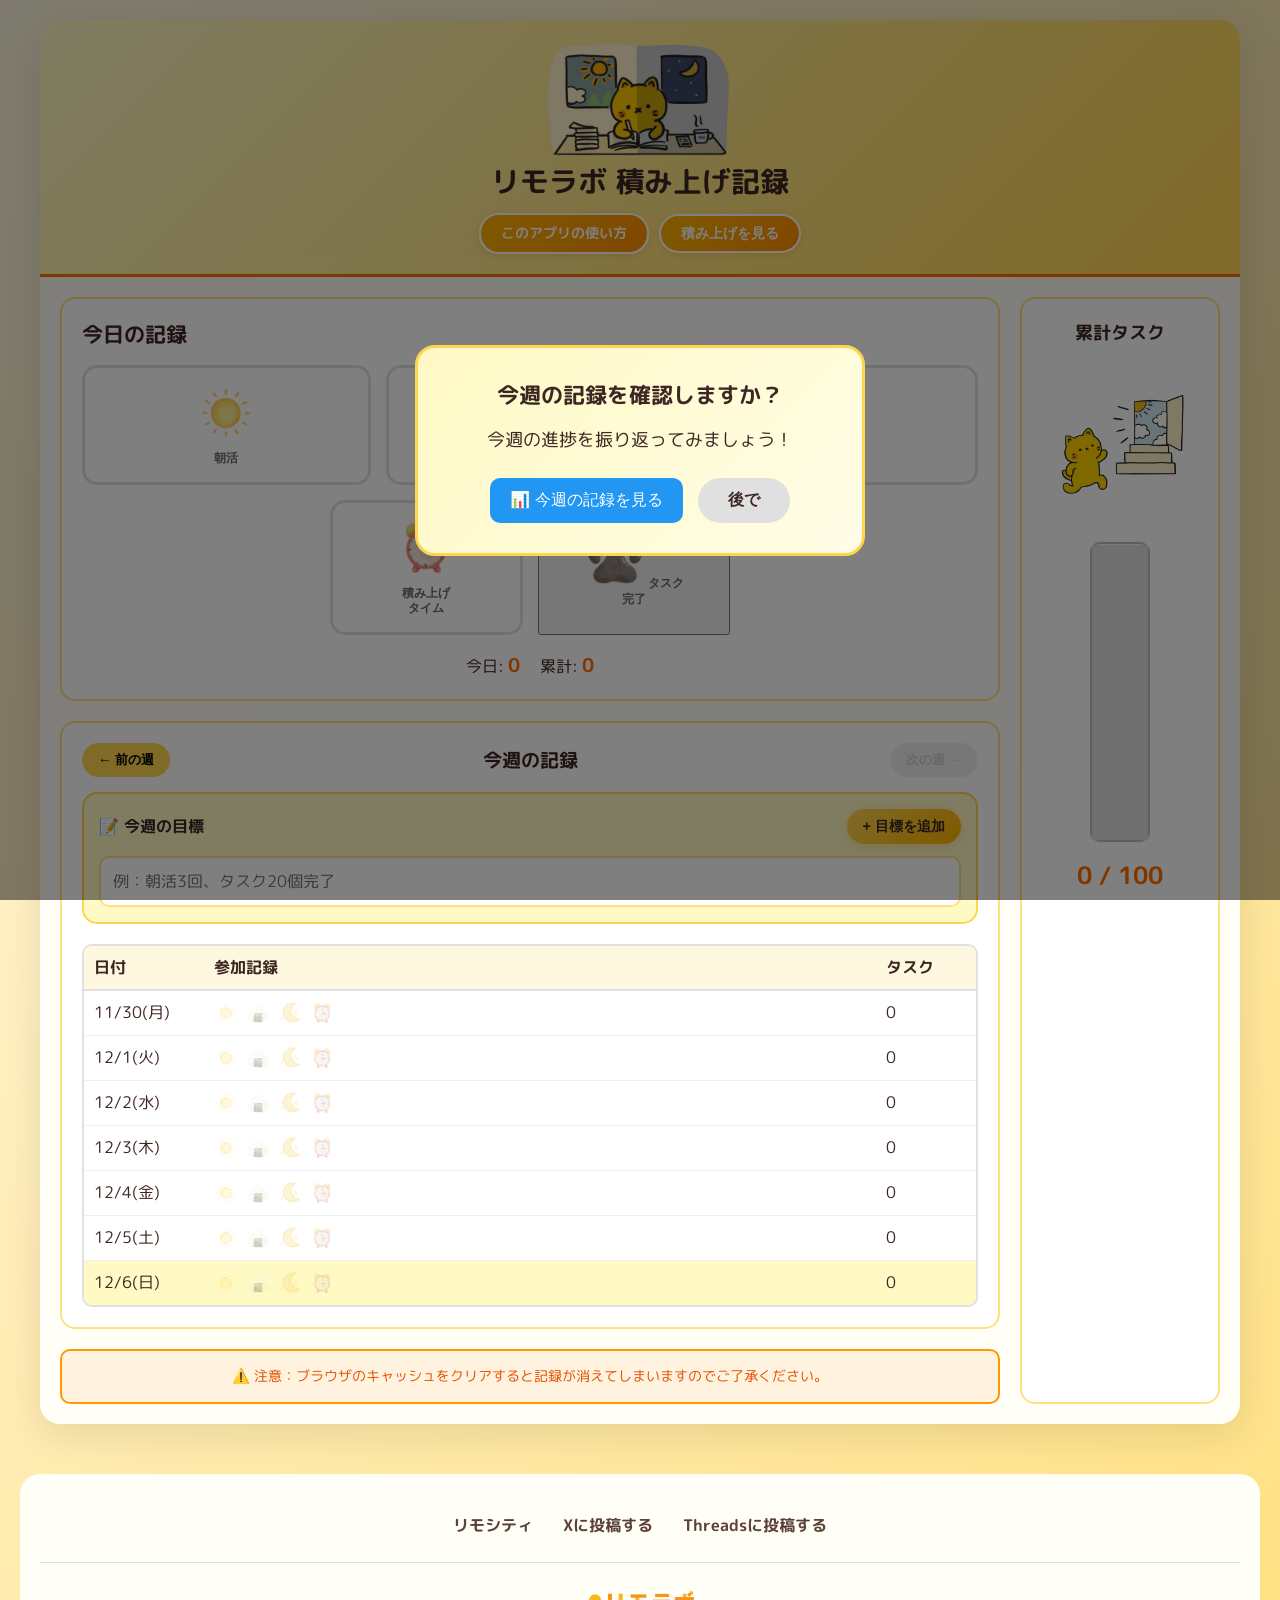
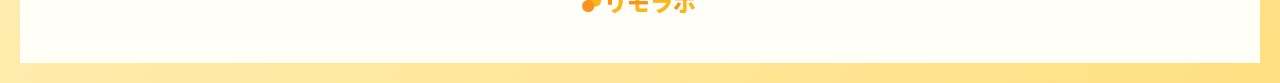
==== commit c95e95cf: "fix: data.totalTasks参照の取りこぼし修正 修正内容:  1. data.totalTasks参照の置き換え（4箇所）    - ものさしパネル（リモにゃん表示）    - 達成シェ" ====
--- a/index.html
+++ b/index.html
@@ -68,7 +68,7 @@
                             <span class="stamp-label">積み上げ<br>タイム</span>
                             <div class="hanamaru"></div>
                         </button>
-                        <button class="stamp-btn" id="taskCompleteBtn" data-type="task">
+                        <button class="task-btn" id="taskCompleteBtn" data-type="task">
                             <img src="assets/nikukyu.png" alt="タスク完了" class="stamp-icon">
                             <span class="stamp-label">タスク<br>完了</span>
                             <div class="hanamaru"></div>
@@ -143,7 +143,7 @@
     <!-- フッター -->
     <footer>
         <div class="footer-links">
-            <a href="https://remolabo.commmune.com/view/home" target="_blank">リモシティ</a>
+            <a href="https://remolabo.commune.com/view/home" target="_blank">リモシティ</a>
             <a href="https://twitter.com/intent/tweet?text=リモラボ積み上げアプリで記録中🎉" target="_blank">Xに投稿する</a>
             <a href="https://threads.net/intent/post?text=リモラボ積み上げアプリで記録中🎉" target="_blank">Threadsに投稿する</a>
         </div>
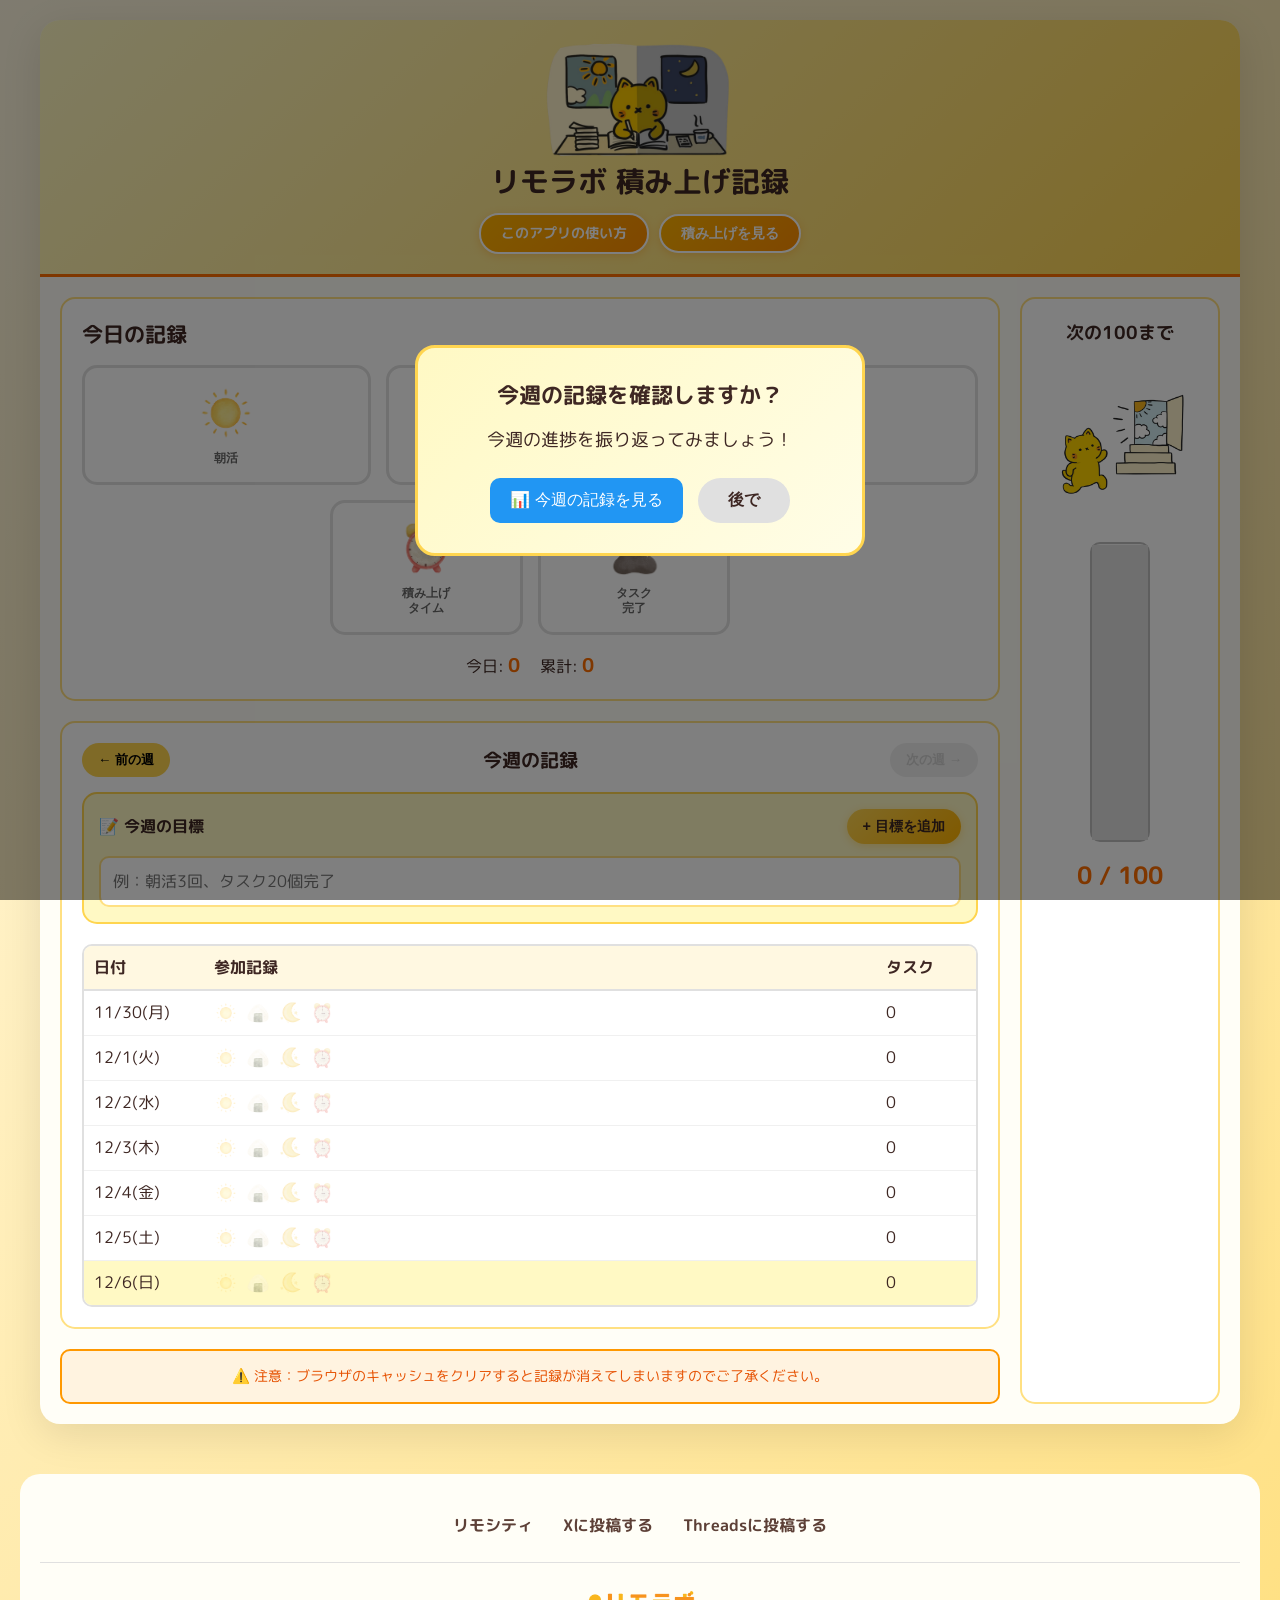
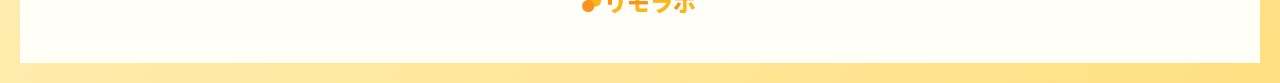
==== commit da95349f: "fix: task-btnスタイルとUI文言の整合性修正 修正内容:  1. task-btnのスタイル適用    - .stamp-btn, .task-btn で共通スタイル定義    - hov" ====
--- a/index.html
+++ b/index.html
@@ -126,7 +126,7 @@
 
             <!-- リモにゃん成長パネル -->
             <aside class="remonyan-panel">
-                <h3>累計タスク</h3>
+                <h3>次の100まで</h3>
                 <div class="remonyan-container">
                     <img id="remonyanImage" src="assets/remonyan-1.png" alt="リモにゃん" class="remonyan-growth">
                 </div>
--- a/styles.css
+++ b/styles.css
@@ -148,7 +148,7 @@
     margin-bottom: 15px;
 }
 
-.stamp-btn {
+.stamp-btn, .task-btn {
     position: relative;
     background: white;
     transition: background 0.3s ease;
@@ -163,7 +163,7 @@
     gap: 8px;
 }
 
-.stamp-btn:hover {
+.stamp-btn:hover, .task-btn:hover {
     transform: translateY(-5px);
     box-shadow: 0 5px 15px rgba(0,0,0,0.1);
 }
@@ -1434,7 +1434,7 @@
         line-height: 1.2;
     }
 
-    .stamp-btn {
+    .stamp-btn, .task-btn {
         padding: 12px;
     }
 
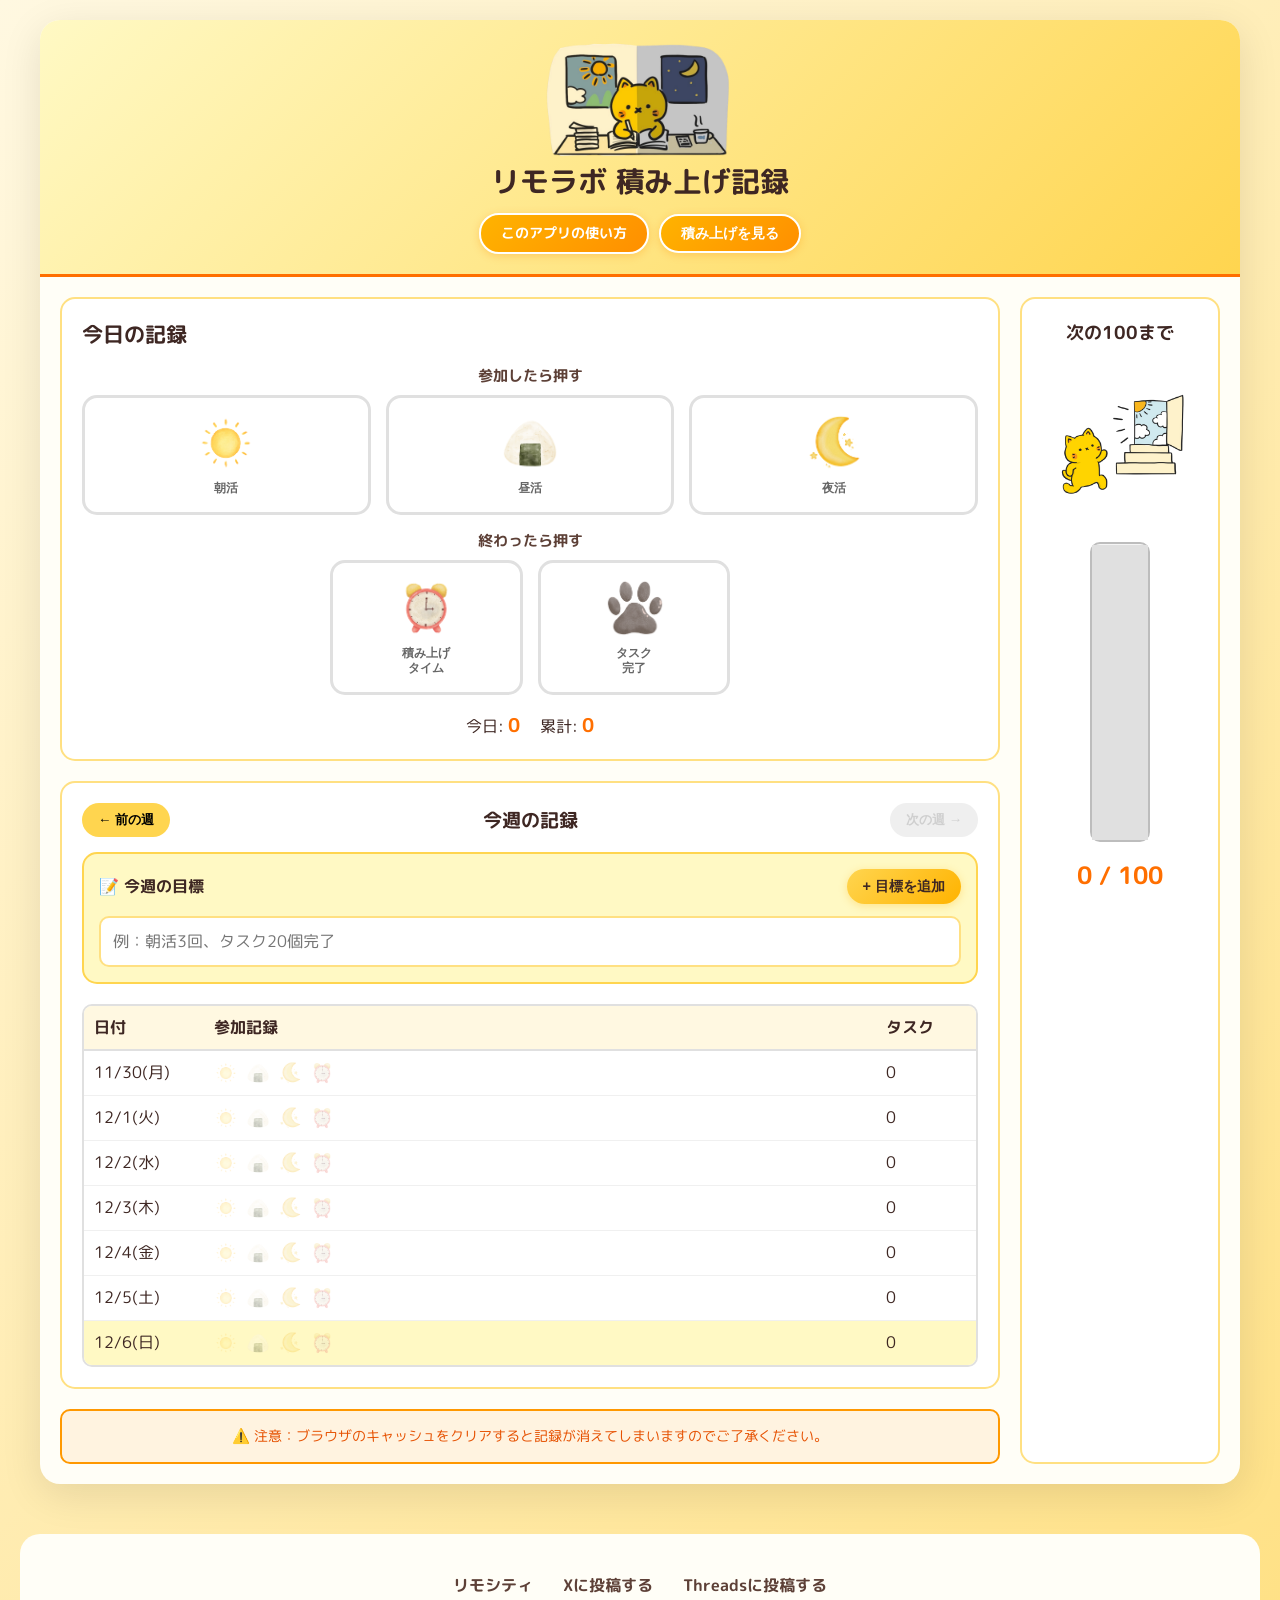
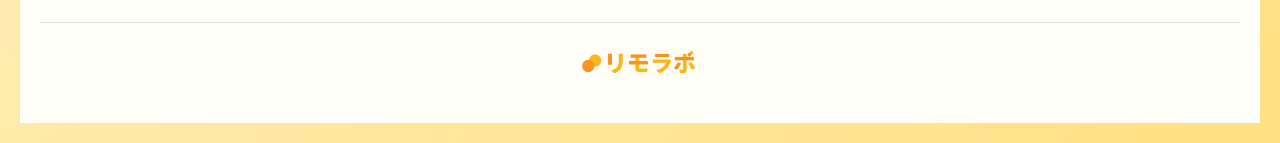
==== commit 1b9a0277: "feat: UX改善（初回ポップアップ削除 + ボタン区別明確化） 1. 初回ポップアップを削除    - checkDailyPrompt()関数を削除    - 毎日最初のアクセスで2秒後に出てい" ====
--- a/index.html
+++ b/index.html
@@ -42,6 +42,7 @@
                 <section class="today-panel">
                     <h2>今日の記録</h2>
 
+                    <h3 class="section-label">参加したら押す</h3>
                     <!-- 参加スタンプ（上段3つ） -->
                     <div class="stamps-container-top">
                         <button class="stamp-btn" data-type="morning">
@@ -61,6 +62,7 @@
                         </button>
                     </div>
 
+                    <h3 class="section-label">終わったら押す</h3>
                     <!-- 積み上げ・タスク完了（下段2つ） -->
                     <div class="stamps-container-bottom">
                         <button class="stamp-btn" data-type="tsumitage">
@@ -70,7 +72,7 @@
                         </button>
                         <button class="task-btn" id="taskCompleteBtn" data-type="task">
                             <img src="assets/nikukyu.png" alt="タスク完了" class="stamp-icon">
-                            <span class="stamp-label">タスク<br>完了</span>
+                            <span class="stamp-label"><strong>タスク<br>完了</strong></span>
                             <div class="hanamaru"></div>
                         </button>
                     </div>
--- a/styles.css
+++ b/styles.css
@@ -128,6 +128,14 @@
     color: #3e2723;
     margin-bottom: 15px;
     font-size: 1.3em;
+}
+
+.section-label {
+    color: #5d4037;
+    font-size: 0.95em;
+    font-weight: 600;
+    margin: 10px 0 8px 0;
+    text-align: center;
 }
 
 /* 参加スタンプ（上段3つ） */
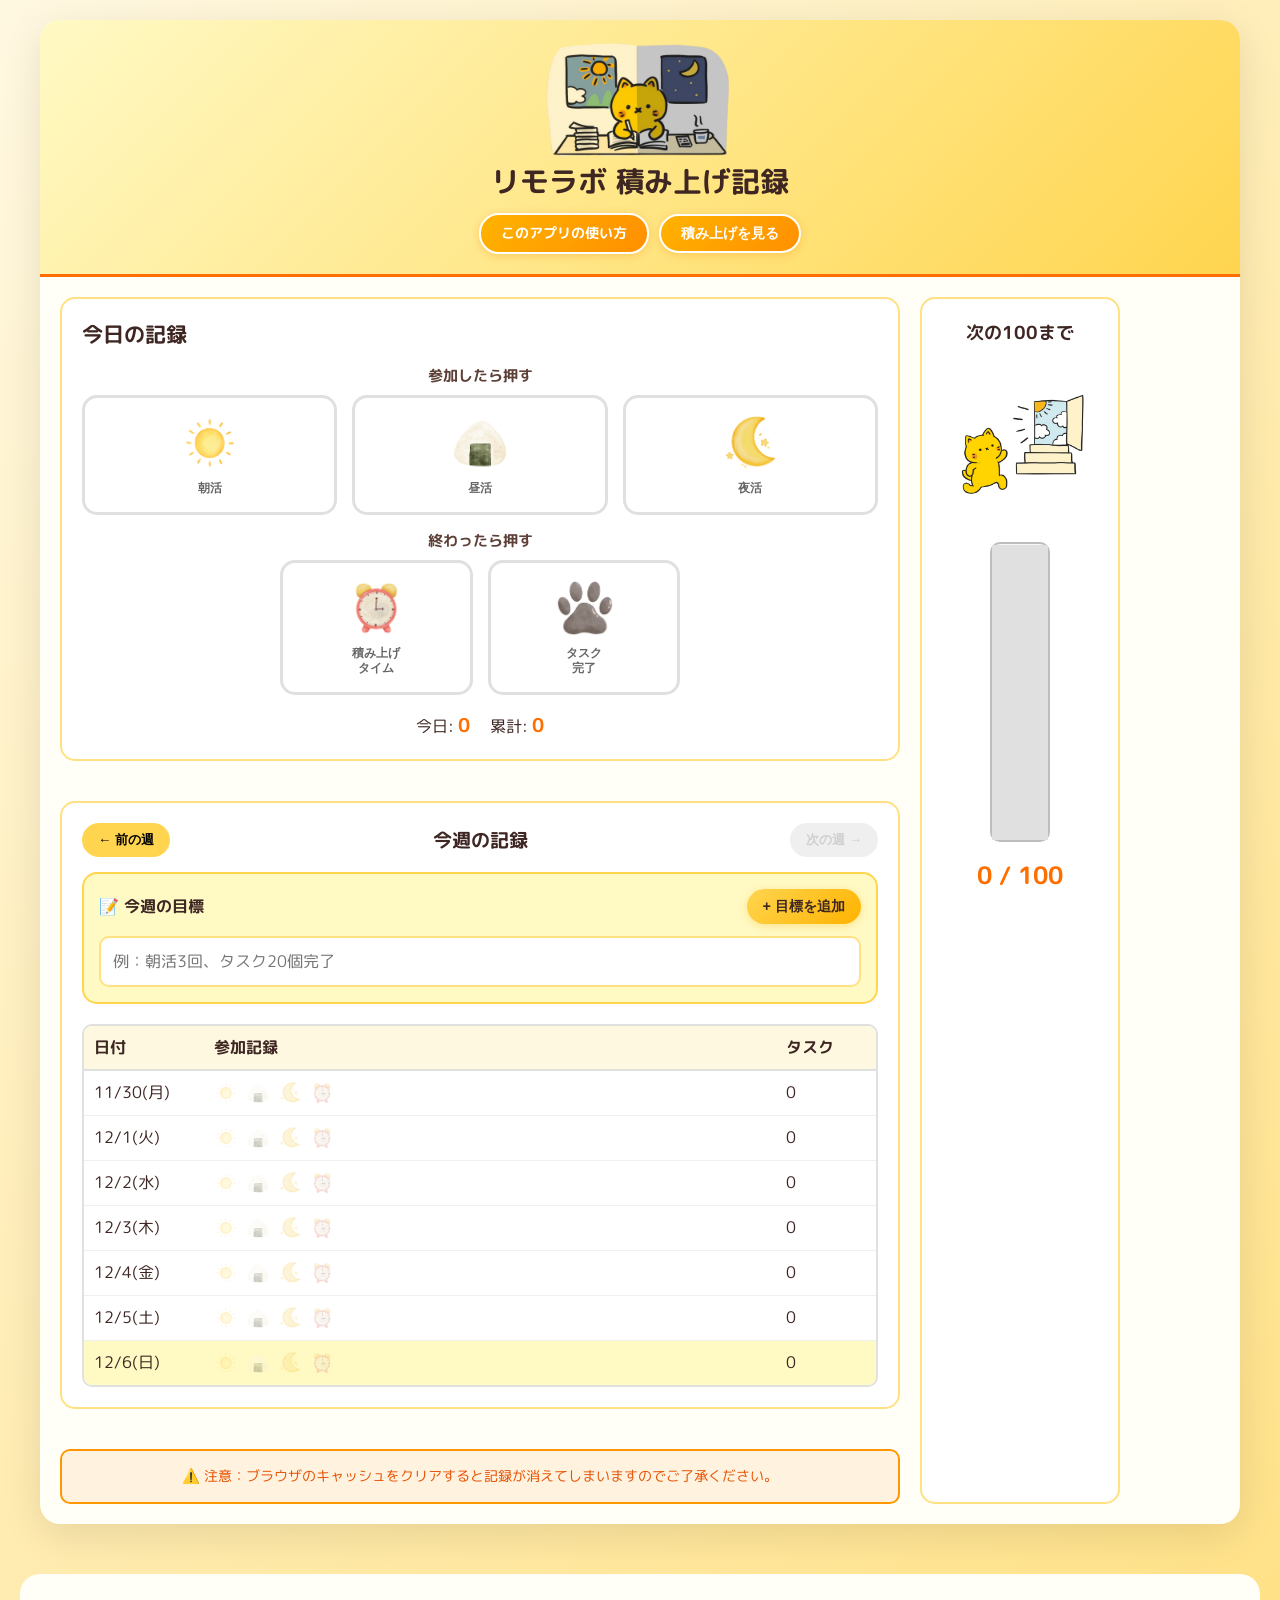
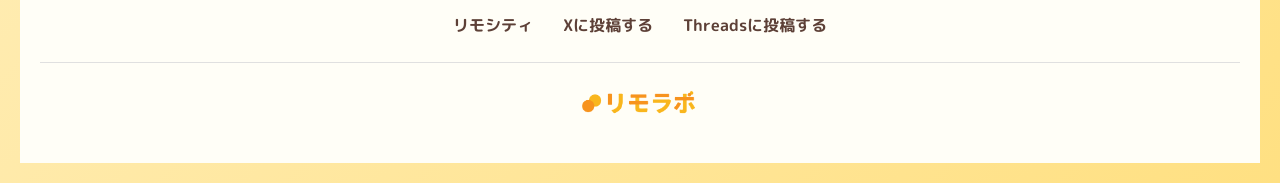
==== commit ead61166: "feat: スマホ表示の順序を最適化（今日→累計→今週） スマホでの表示順序を変更してユーザー体験を向上：  変更前: 1. 今日の記録 2. 今週の記録 3. リモにゃんパネル（累計タスク）  変更" ====
--- a/index.html
+++ b/index.html
@@ -36,10 +36,8 @@
         </header>
 
         <div class="main-layout">
-            <!-- メインコンテンツ -->
-            <main>
-                <!-- 今日の操作パネル -->
-                <section class="today-panel">
+            <!-- 今日の操作パネル -->
+            <section class="today-panel">
                     <h2>今日の記録</h2>
 
                     <h3 class="section-label">参加したら押す</h3>
@@ -89,43 +87,6 @@
                     </div>
                 </section>
 
-                <!-- 週ログ -->
-                <section class="week-log">
-                    <div class="week-nav">
-                        <button id="prevWeekBtn">← 前の週</button>
-                        <h2 id="weekTitle">今週の記録</h2>
-                        <button id="nextWeekBtn">次の週 →</button>
-                    </div>
-
-                    <!-- 今週の目標 -->
-                    <div class="weekly-goal">
-                        <div class="goal-header">
-                            <label>📝 今週の目標</label>
-                            <button id="addGoalBtn" class="add-goal-btn">+ 目標を追加</button>
-                        </div>
-                        <div id="goalsContainer" class="goals-container">
-                            <!-- JavaScriptで生成 -->
-                        </div>
-                    </div>
-
-                    <div class="week-table">
-                        <div class="week-header">
-                            <div>日付</div>
-                            <div>参加記録</div>
-                            <div>タスク</div>
-                        </div>
-                        <div id="weekRows" class="week-body">
-                            <!-- JavaScriptで生成 -->
-                        </div>
-                    </div>
-                </section>
-
-                <!-- 注意書き -->
-                <div class="notice">
-                    ⚠️ 注意：ブラウザのキャッシュをクリアすると記録が消えてしまいますのでご了承ください。
-                </div>
-            </main>
-
             <!-- リモにゃん成長パネル -->
             <aside class="remonyan-panel">
                 <h3>次の100まで</h3>
@@ -139,6 +100,42 @@
                     <span id="remonyanTotalCount">0</span> / 100
                 </div>
             </aside>
+
+            <!-- 週ログ -->
+            <section class="week-log">
+                <div class="week-nav">
+                    <button id="prevWeekBtn">← 前の週</button>
+                    <h2 id="weekTitle">今週の記録</h2>
+                    <button id="nextWeekBtn">次の週 →</button>
+                </div>
+
+                <!-- 今週の目標 -->
+                <div class="weekly-goal">
+                    <div class="goal-header">
+                        <label>📝 今週の目標</label>
+                        <button id="addGoalBtn" class="add-goal-btn">+ 目標を追加</button>
+                    </div>
+                    <div id="goalsContainer" class="goals-container">
+                        <!-- JavaScriptで生成 -->
+                    </div>
+                </div>
+
+                <div class="week-table">
+                    <div class="week-header">
+                        <div>日付</div>
+                        <div>参加記録</div>
+                        <div>タスク</div>
+                    </div>
+                    <div id="weekRows" class="week-body">
+                        <!-- JavaScriptで生成 -->
+                    </div>
+                </div>
+            </section>
+
+            <!-- 注意書き -->
+            <div class="notice">
+                ⚠️ 注意：ブラウザのキャッシュをクリアすると記録が消えてしまいますのでご了承ください。
+            </div>
         </div>
     </div>
 
--- a/styles.css
+++ b/styles.css
@@ -104,13 +104,27 @@
 
 /* メインレイアウト */
 .main-layout {
-    display: flex;
+    display: grid;
+    grid-template-columns: 1fr 300px;
     gap: 20px;
     padding: 20px;
 }
 
-main {
-    flex: 1;
+.today-panel {
+    grid-column: 1;
+}
+
+.remonyan-panel {
+    grid-column: 2;
+    grid-row: 1 / 4;
+}
+
+.week-log {
+    grid-column: 1;
+}
+
+.notice {
+    grid-column: 1;
 }
 
 /* 今日の操作パネル */
@@ -1376,9 +1390,27 @@
 
     /* メインレイアウト */
     .main-layout {
+        display: flex;
         flex-direction: column;
         padding: 15px;
         gap: 15px;
+    }
+
+    /* スマホ表示の順序: 今日→累計→今週 */
+    .today-panel {
+        order: 1;
+    }
+
+    .remonyan-panel {
+        order: 2;
+    }
+
+    .week-log {
+        order: 3;
+    }
+
+    .notice {
+        order: 4;
     }
 
     /* パネルのパディング縮小 */
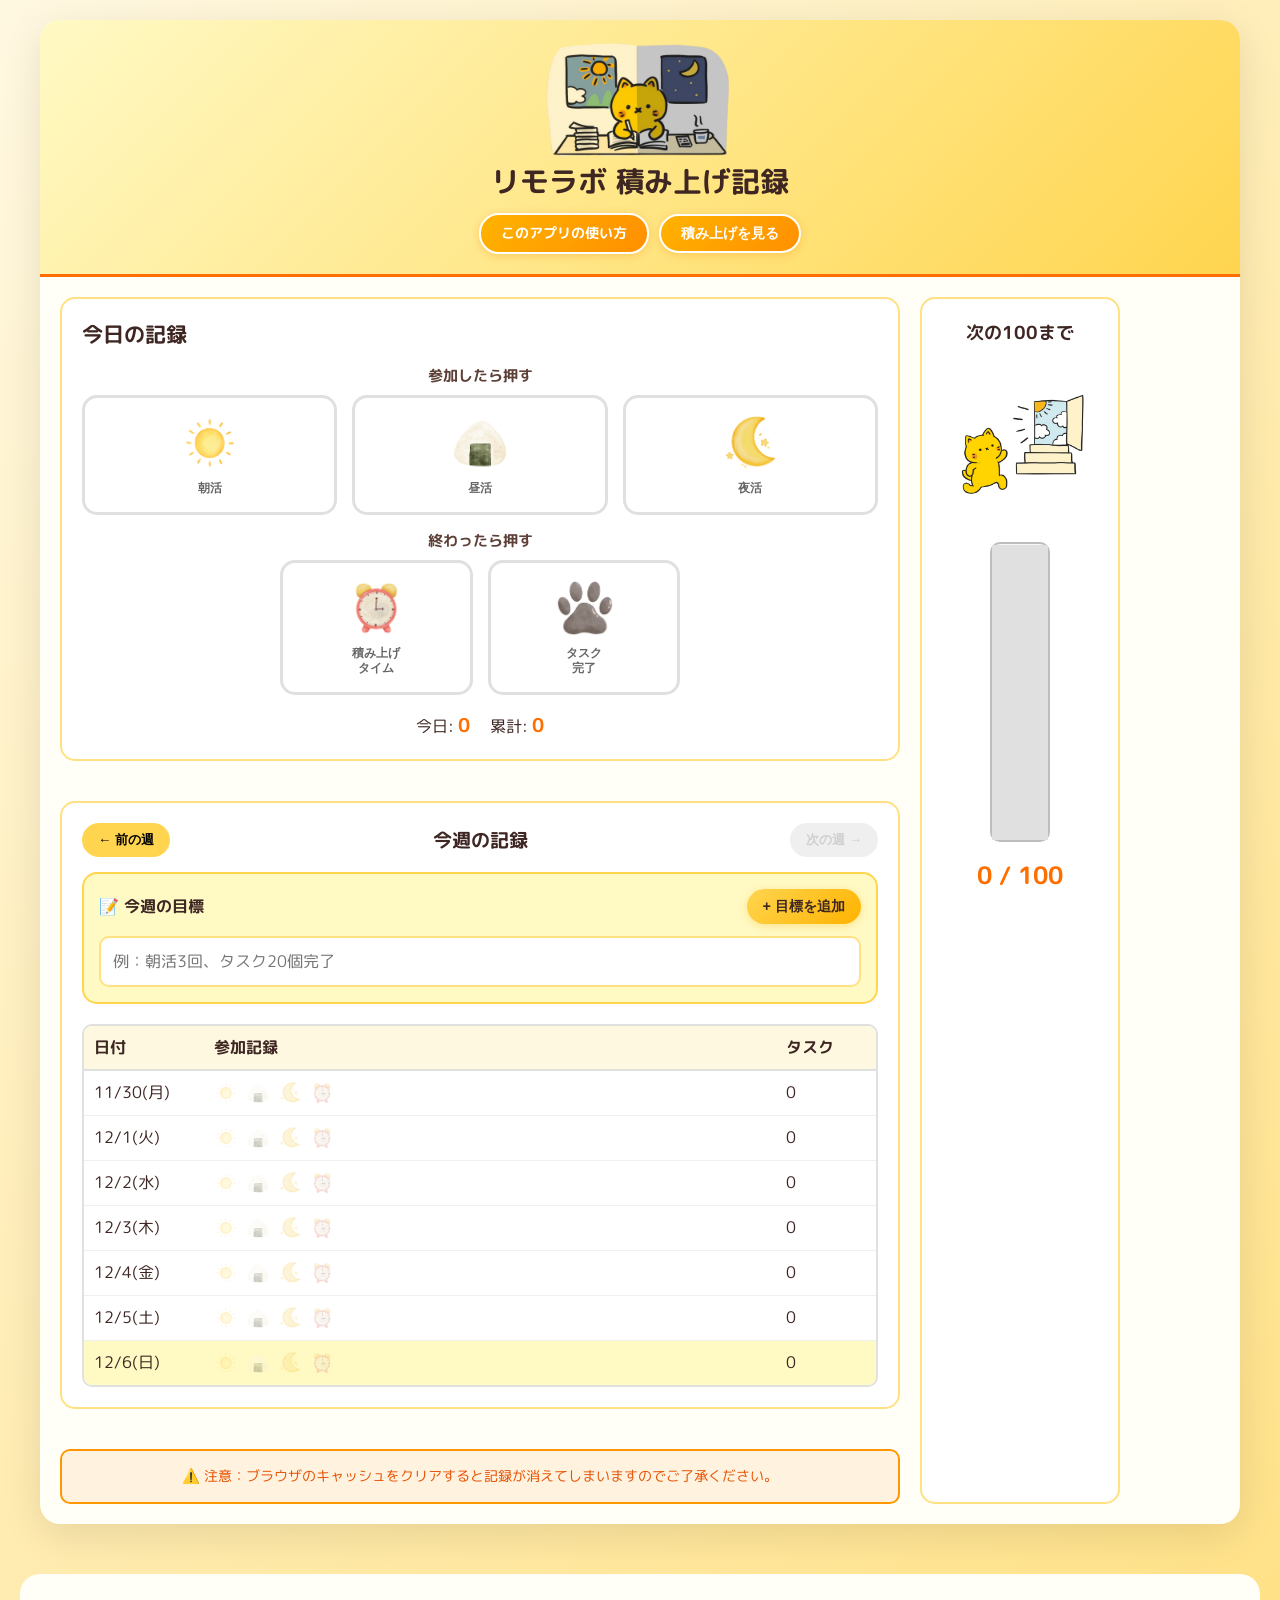
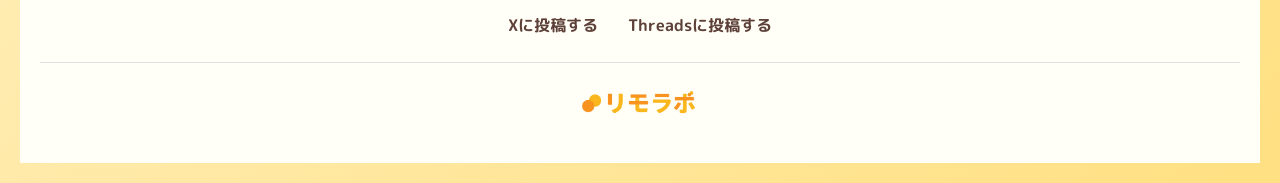
==== commit 5e5cd243: "fix: フッターからリモシティリンクを削除 リンクが正常に機能しないため、index.html と about.html のフッターから リモシティへのリンクを削除。  Co-Authored-By" ====
--- a/index.html
+++ b/index.html
@@ -142,7 +142,6 @@
     <!-- フッター -->
     <footer>
         <div class="footer-links">
-            <a href="https://remolabo.commune.com/view/home" target="_blank">リモシティ</a>
             <a href="https://twitter.com/intent/tweet?text=リモラボ積み上げアプリで記録中🎉" target="_blank">Xに投稿する</a>
             <a href="https://threads.net/intent/post?text=リモラボ積み上げアプリで記録中🎉" target="_blank">Threadsに投稿する</a>
         </div>
